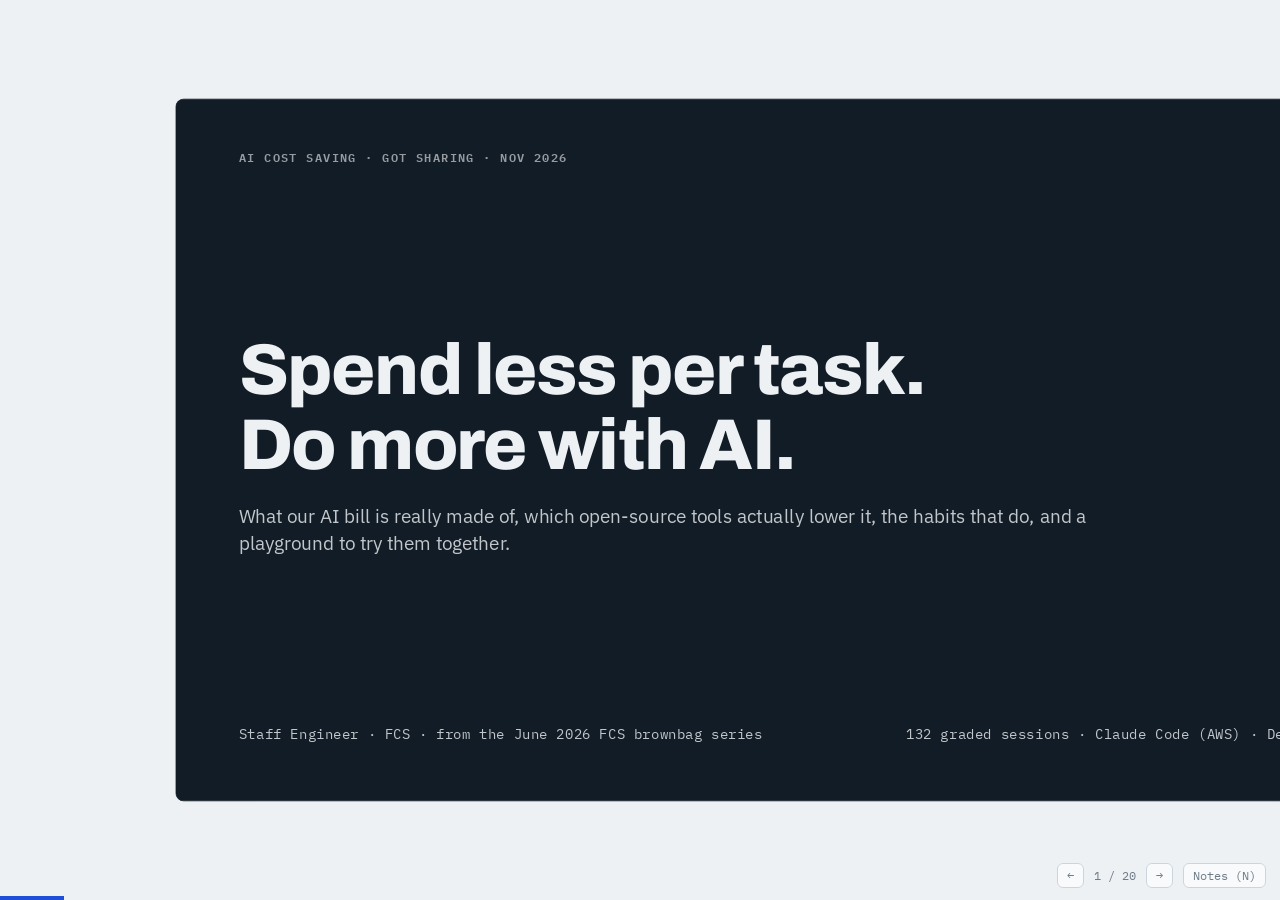
==== experiments/2026-11-got-sharing/deck/index.html @ c643af41 "Set up the AI cost-saving playground repo - README with purpose, principles, "I want to…" quick inde" ====
<!doctype html>
<html lang="en">
<head>
<meta charset="utf-8">
<meta name="viewport" content="width=device-width,initial-scale=1,viewport-fit=cover">
<title>Spend Less, Do More with AI</title>
<meta name="description" content="AI coding cost saving: what the bill is made of, which tools help, the usage patterns we should adopt, and the playground to try them.">
<link rel="preconnect" href="https://fonts.googleapis.com">
<link rel="preconnect" href="https://fonts.gstatic.com" crossorigin>
<link rel="stylesheet" href="https://fonts.googleapis.com/css2?family=Archivo:wght@500;700;800&family=IBM+Plex+Mono:wght@400;500;600&family=IBM+Plex+Sans:wght@400;500;600;700&display=swap">
<link rel="stylesheet" href="assets/deck.css">
</head>
<body>
<div class="stage"><div class="deck">

<!-- ============================================================ 1. TITLE -->
<section class="slide dark" data-title="Title">
  <p class="eyebrow">AI cost saving · GOT sharing · Nov 2026</p>
  <div class="col" style="margin-top:auto;gap:26px">
    <h1 style="font-size:92px;max-width:1300px">Spend less per task.<br>Do more with AI.</h1>
    <p class="lede" style="max-width:1100px">What our AI bill is really made of, which open-source tools actually lower it,
      the habits that do, and a playground to try them together.</p>
  </div>
  <div class="row" style="margin-top:auto;justify-content:space-between;align-items:flex-end">
    <p class="mono" style="font-size:18px">Staff Engineer · FCS · from the June 2026 FCS brownbag series</p>
    <p class="mono" style="font-size:18px">132 graded sessions · Claude Code (AWS) · Devin (ACU)</p>
  </div>
  <aside class="note">[인사] 오늘은 AI 비용을 줄여서, 같은 분기 한도 안에서 AI를 더 많이 쓰자는 이야기를 하려고 합니다. 결론부터 다음 장에 한 장으로 보여드리겠습니다.</aside>
</section>

<!-- ============================================================ 2. TL;DR -->
<section class="slide" data-title="TL;DR">
  <p class="eyebrow">TL;DR · if you only see one slide</p>
  <h2>Cheaper tasks mean more AI within the same quarterly cap. Habits beat compression tools.</h2>
  <div class="row" style="gap:20px">
    <div class="card grow top-save"><span class="kpi save">−17%</span><span class="kpi-label"><b>Expected</b> Claude Code saving (range 0 to −31%) from habits + 2 tools</span></div>
    <div class="card grow top-save"><span class="kpi save">−8%</span><span class="kpi-label"><b>Expected</b> Devin cloud saving (0 to −16%); Devin CLI ≈ −10%</span></div>
    <div class="card grow top-cost"><span class="kpi cost">72%</span><span class="kpi-label">of our Claude bill is <b>writing new context into the cache</b>, not raw input</span></div>
    <div class="card grow top-good"><span class="kpi good">0</span><span class="kpi-label">extra tokens from our <b>cost-coach</b>: Mac alerts only, never touches the AI</span></div>
  </div>
  <div class="row" style="gap:20px">
    <div class="card grow"><h3>What we found</h3><p>Popular compressors (rtk 86K★, headroom 79K★, caveman 119K★) cut tokens per payload by 60–99%. In our 54-session re-test with their <b>latest versions</b>, none lowered the billed cost (−5% to +63%).</p></div>
    <div class="card grow"><h3>What works</h3><p>Changing <b>what the agent does</b>: fewer turns, smaller and stable context, no cache rebuilds, less code. TokenEconomizer, Ponytail rule, codegraph on big repos.</p></div>
    <div class="card grow"><h3>What we ask</h3><p>Try the <b>playground repo</b>, install cost-coach, and join a GOT-level <b>#ai-playground</b> channel to share results.</p></div>
  </div>
  <div class="foot"><span class="src">Savings are projections from independent benchmarks + our 132 graded sessions (experiments/); to be verified in a pilot.</span><span>2</span></div>
  <aside class="note">[두괄식 요약] 한 장만 보고 가실 분을 위한 요약입니다. 목표는 비용 절감 자체가 아니라, 같은 분기 한도로 AI를 더 많이 쓰는 것입니다. 예상 절감은 Claude 약 17%, Devin 약 8%. 핵심 발견은 별이 많은 압축 도구들이 최신 버전으로 54세션을 다시 재도 실제 청구액을 못 줄이거나 오히려 늘렸다는 것, 그리고 청구액의 72%가 캐시에 새 컨텍스트를 쓰는 비용이라는 것입니다. 마지막으로 플레이그라운드와 채널을 제안드립니다.</aside>
</section>

<!-- ============================================================ 3. WHY -->
<section class="slide" data-title="Why it matters">
  <p class="eyebrow">Why it matters · the quarterly cap</p>
  <h2>Each of us has a quarterly AI budget. Every dollar saved per task is more work done.</h2>
  <div class="row" style="gap:48px;align-items:center;flex:1">
    <div class="col" style="width:520px;gap:18px">
      <p class="lede">Today usage is capped per quarter, roughly <b>$200–1,000 per person</b> depending on role. When the cap runs out, AI work stops until next quarter.</p>
      <p>So the goal is not “spend less”. It is <b>more completed tasks per dollar</b>, so the same cap goes further.</p>
      <div class="callout">−17% cost per task = <span class="mono">+20%</span> more AI work in the same quarter.</div>
    </div>
    <div class="grow">
      <svg viewBox="0 0 860 420" width="100%" role="img" aria-label="Tasks per quarter at different savings levels, illustrative $600 cap">
        <text x="0" y="22" class="ink" font-size="18" font-weight="600">Tasks per quarter with a $600 cap (illustrative, $6 per task today)</text>
        <g class="grid"><line x1="190" y1="50" x2="190" y2="380"/><line x1="395" y1="50" x2="395" y2="380" stroke-dasharray="3 4"/><line x1="600" y1="50" x2="600" y2="380" stroke-dasharray="3 4"/></g>
        <text x="190" y="404" class="m ink3" font-size="14" text-anchor="middle">0</text>
        <text x="395" y="404" class="m ink3" font-size="14" text-anchor="middle">70</text>
        <text x="600" y="404" class="m ink3" font-size="14" text-anchor="middle">140</text>
        <!-- scale: 1 task = 2.93px -->
        <text x="176" y="92" font-size="17" text-anchor="end">Today</text>
        <rect x="190" y="70" width="293" height="34" rx="4" fill="var(--ink-3)"/><text x="493" y="93" class="m ink" font-size="17">100</text>
        <text x="176" y="166" font-size="17" text-anchor="end">−10% (pessimistic)</text>
        <rect x="190" y="144" width="325" height="34" rx="4" fill="var(--save)" opacity=".55"/><text x="525" y="167" class="m ink" font-size="17">111</text>
        <text x="176" y="240" font-size="17" text-anchor="end">−17% (expected)</text>
        <rect x="190" y="218" width="352" height="34" rx="4" fill="var(--save)"/><text x="552" y="241" class="m ink" font-size="17" font-weight="600">120</text>
        <text x="176" y="314" font-size="17" text-anchor="end">−31% (optimistic)</text>
        <rect x="190" y="292" width="425" height="34" rx="4" fill="var(--save)" opacity=".8"/><text x="625" y="315" class="m ink" font-size="17">145</text>
      </svg>
    </div>
  </div>
  <div class="foot"><span class="src">Illustrative: cap and cost per task vary by person. Tasks = cap ÷ cost per task; savings from slide 14.</span><span>3</span></div>
  <aside class="note">[왜 하는가] 지금 AI 사용은 분기별 한도가 있고, 사람마다 대략 200~1000달러 수준입니다. 한도를 다 쓰면 다음 분기까지 AI 작업이 멈춥니다. 그래서 목표는 덜 쓰는 것이 아니라 같은 돈으로 더 많이 끝내는 것입니다. 작업당 비용을 17% 줄이면 같은 한도로 20% 더 많은 작업을 할 수 있습니다. 그래프 숫자는 예시입니다.</aside>
</section>

<!-- ============================================================ 4. JOURNEY -->
<section class="slide" data-title="Our journey">
  <p class="eyebrow">Our journey · since June 2026</p>
  <h2>It started as an FCS brownbag and grew into a measured, shareable playbook.</h2>
  <svg viewBox="0 0 1440 360" width="100%" role="img" aria-label="Timeline from June 2026 brownbag to GOT sharing">
    <line x1="60" y1="120" x2="1380" y2="120" class="axis" stroke-width="3"/>
    <g font-size="17">
      <circle cx="80" cy="120" r="12" fill="var(--ink)"/>
      <text x="80" y="80" class="m ink" text-anchor="middle" font-weight="600">Jun 2026</text>
      <text x="80" y="170" class="ink" text-anchor="middle" font-weight="600">FCS brownbag</text>
      <text x="80" y="196" text-anchor="middle">AI habits &amp; tips</text>
      <text x="80" y="220" text-anchor="middle">inside FCS</text>

      <circle cx="400" cy="120" r="12" fill="var(--ink)"/>
      <text x="400" y="80" class="m ink" text-anchor="middle" font-weight="600">Jul–Oct</text>
      <text x="400" y="170" class="ink" text-anchor="middle" font-weight="600">Cost questions grow</text>
      <text x="400" y="196" text-anchor="middle">quarterly caps, Devin ACU,</text>
      <text x="400" y="220" text-anchor="middle">“does rtk/headroom help?”</text>

      <circle cx="720" cy="120" r="12" fill="var(--accent)"/>
      <text x="720" y="80" class="m ink" text-anchor="middle" font-weight="600">Nov</text>
      <text x="720" y="170" class="ink" text-anchor="middle" font-weight="600">Research + A/B</text>
      <text x="720" y="196" text-anchor="middle">16 tools, 6 independent studies,</text>
      <text x="720" y="220" text-anchor="middle">132 graded billed-cost sessions</text>

      <circle cx="1040" cy="120" r="12" fill="var(--accent)"/>
      <text x="1040" y="80" class="m ink" text-anchor="middle" font-weight="600">Nov</text>
      <text x="1040" y="170" class="ink" text-anchor="middle" font-weight="600">cost-coach</text>
      <text x="1040" y="196" text-anchor="middle">Mac alerts + weekly retro,</text>
      <text x="1040" y="220" text-anchor="middle">zero cost to the AI</text>

      <circle cx="1360" cy="120" r="16" fill="var(--save)"/>
      <text x="1360" y="80" class="m ink" text-anchor="end" font-weight="600">Today</text>
      <text x="1370" y="170" class="ink" text-anchor="end" font-weight="600">GOT sharing</text>
      <text x="1370" y="196" text-anchor="end">playground repo +</text>
      <text x="1370" y="220" text-anchor="end">#ai-playground proposal</text>
    </g>
  </svg>
  <div class="callout" style="margin-top:auto">From “tips we heard” to “numbers we measured”: every claim in this deck links to a source or our own run.</div>
  <div class="foot"><span class="src">Brownbag materials and raw runs: experiments/ in the playground repo.</span><span>4</span></div>
  <aside class="note">[우리의 여정] 이 작업은 올해 6월 FCS 조직 내부 브라운백에서 시작했습니다. 처음엔 AI 사용 팁 공유였는데, 분기 한도와 Devin ACU 이야기가 나오면서 'rtk나 headroom 같은 도구가 정말 비용을 줄이냐'는 질문이 생겼고, 그걸 직접 측정해 보다가 오늘 GOT 공유까지 오게 됐습니다. 핵심은 들은 팁이 아니라 측정한 숫자라는 점입니다.</aside>
</section>

<!-- ============================================================ 5. ACTIVITIES -->
<section class="slide" data-title="Across the company">
  <p class="eyebrow">Across the company · you are not starting from zero</p>
  <h2>Many teams are already working on better AI use. Here is where to find them.</h2>
  <div style="display:grid;grid-template-columns:repeat(3,1fr);gap:20px">
    <div class="card"><span class="pill info">Channel</span><h3>[#channel-name]</h3><p>[One line: what is shared here, e.g. AI tips &amp; prompts]</p></div>
    <div class="card"><span class="pill info">Channel</span><h3>[#channel-name]</h3><p>[One line: e.g. Devin usage &amp; announcements]</p></div>
    <div class="card"><span class="pill info">Channel</span><h3>[#channel-name]</h3><p>[One line: e.g. Claude Code / agent harness help]</p></div>
    <div class="card top-good"><span class="pill good">EE tool</span><h3>[EE AI harness coach]</h3><p>[One line: what the EE coach does and where to get it]</p></div>
    <div class="card"><span class="pill warn">Tips</span><h3>[Tips page / wiki]</h3><p>[One line: curated prompts, rules, AGENTS.md examples]</p></div>
    <div class="card top-save"><span class="pill info">This work</span><h3>cost-saving-ai</h3><p>Research, cost-coach and a playground for cost tools. Links on slide 15.</p></div>
  </div>
  <div class="foot"><span class="src">Placeholders: fill from community/CHANNELS.md in the playground repo before presenting.</span><span>5</span></div>
  <aside class="note">[사내 활동] 이미 여러 팀이 AI를 잘 쓰기 위한 활동을 하고 있습니다. 채널들, EE에서 만든 AI 하네스 코치 도구, 팁 모음이 있습니다. 오늘 이야기는 이것들을 대체하는 게 아니라 비용 관점에서 하나를 더 보태는 것입니다. (발표 전 채널명과 도구명 채우기: community/CHANNELS.md)</aside>
</section>

<!-- ============================================================ 6. FLOW (anchor) -->
<section class="slide" data-title="Where tools act">
  <p class="eyebrow">The AI usage flow · where each tool acts</p>
  <h2>Every tool plugs into one step of the loop. Only some steps drive the bill.</h2>
  <svg viewBox="0 0 1440 560" width="100%" role="img" aria-label="AI usage loop with tools placed on each step and colored by billed effect">
    <defs><marker id="ar" viewBox="0 0 10 10" refX="9" refY="5" markerWidth="8" markerHeight="8" orient="auto-start-reverse"><path d="M0,0 L10,5 L0,10z" fill="var(--ink-3)"/></marker></defs>
    <!-- stages -->
    <g font-size="20" font-weight="650">
      <rect x="20" y="220" width="200" height="96" rx="12" fill="var(--ink)"/><text x="120" y="262" text-anchor="middle" fill="var(--paper)">① Prompt</text><text x="120" y="290" text-anchor="middle" fill="var(--paper)" font-size="15" font-weight="400">you → agent</text>
      <rect x="300" y="220" width="220" height="96" rx="12" fill="var(--ink)"/><text x="410" y="262" text-anchor="middle" fill="var(--paper)">② Agent turn</text><text x="410" y="290" text-anchor="middle" fill="var(--paper)" font-size="15" font-weight="400">plan, loop, retry</text>
      <rect x="600" y="220" width="220" height="96" rx="12" fill="var(--ink)"/><text x="710" y="262" text-anchor="middle" fill="var(--paper)">③ Tool calls</text><text x="710" y="290" text-anchor="middle" fill="var(--paper)" font-size="15" font-weight="400">read, grep, shell</text>
      <rect x="900" y="220" width="240" height="96" rx="12" fill="var(--ink)"/><text x="1020" y="262" text-anchor="middle" fill="var(--paper)">④ Model + cache</text><text x="1020" y="290" text-anchor="middle" fill="var(--paper)" font-size="15" font-weight="400">context re-sent each call</text>
      <rect x="1220" y="220" width="200" height="96" rx="12" fill="var(--ink)"/><text x="1320" y="262" text-anchor="middle" fill="var(--paper)">⑤ Output</text><text x="1320" y="290" text-anchor="middle" fill="var(--paper)" font-size="15" font-weight="400">reasoning + code</text>
    </g>
    <g stroke="var(--ink-3)" stroke-width="2.5" fill="none" marker-end="url(#ar)">
      <line x1="222" y1="268" x2="296" y2="268"/><line x1="522" y1="268" x2="596" y2="268"/>
      <line x1="822" y1="268" x2="896" y2="268"/><line x1="1142" y1="268" x2="1216" y2="268"/>
      <path d="M1320 318 C1320 400, 410 400, 410 320"/>
    </g>
    <text x="865" y="410" class="ink3" font-size="15" text-anchor="middle">next call: the whole context again</text>
    <!-- tool chips: top row -->
    <g font-size="16">
      <rect x="20" y="40" width="200" height="120" rx="10" fill="var(--good-bg)" stroke="var(--good)"/>
      <text x="36" y="70" class="ink" font-weight="650">cost-coach</text><text x="36" y="96">alerts on empty</text><text x="36" y="118">prompts, cache expiry</text><text x="36" y="140" class="m" fill="var(--good)">0 tokens added</text>
      <rect x="300" y="40" width="220" height="120" rx="10" fill="var(--good-bg)" stroke="var(--good)"/>
      <text x="316" y="70" class="ink" font-weight="650">TokenEconomizer</text><text x="316" y="96">stops failure loops,</text><text x="316" y="118">prunes unused tools</text><text x="316" y="140" class="m" fill="var(--good)">−18 to −31%*</text>
      <rect x="600" y="40" width="220" height="120" rx="10" fill="var(--warn-bg)" stroke="var(--warn)"/>
      <text x="616" y="70" class="ink" font-weight="650">codegraph · serena</text><text x="616" y="96">1 graph query instead</text><text x="616" y="118">of grep → read → read</text><text x="616" y="140" class="m" fill="var(--warn)">−16% big repos · +5–28% ours</text>
      <rect x="900" y="40" width="240" height="120" rx="10" fill="var(--cost-bg)" stroke="var(--cost)"/>
      <text x="916" y="70" class="ink" font-weight="650">headroom (proxy)</text><text x="916" y="96">rewrites old context</text><text x="916" y="118">→ breaks the cache</text><text x="916" y="140" class="m" fill="var(--cost)">±2% cache mode · +61% token</text>
      <rect x="1220" y="40" width="200" height="120" rx="10" fill="var(--good-bg)" stroke="var(--good)"/>
      <text x="1236" y="70" class="ink" font-weight="650">Ponytail rule</text><text x="1236" y="96">smallest change,</text><text x="1236" y="118">less code written</text><text x="1236" y="140" class="m" fill="var(--good)">−10% ext. · ours n=1 mixed</text>
    </g>
    <g font-size="16">
      <rect x="600" y="440" width="220" height="100" rx="10" fill="var(--cost-bg)" stroke="var(--cost)"/>
      <text x="616" y="470" class="ink" font-weight="650">rtk · context-mode</text><text x="616" y="494">shrink shell output</text><text x="616" y="518" class="m" fill="var(--cost)">−5 to +17% (rtk)</text>
      <rect x="1220" y="440" width="200" height="100" rx="10" fill="var(--cost-bg)" stroke="var(--cost)"/>
      <text x="1236" y="470" class="ink" font-weight="650">caveman</text><text x="1236" y="494">terse prose only</text><text x="1236" y="518" class="m" fill="var(--cost)">−1 to +63%</text>
    </g>
    <g stroke-width="1.5" stroke-dasharray="4 4" stroke="var(--ink-3)">
      <line x1="120" y1="160" x2="120" y2="220"/><line x1="410" y1="160" x2="410" y2="220"/><line x1="710" y1="160" x2="710" y2="220"/>
      <line x1="1020" y1="160" x2="1020" y2="220"/><line x1="1320" y1="160" x2="1320" y2="220"/>
      <line x1="710" y1="318" x2="710" y2="440"/><line x1="1320" y1="318" x2="1320" y2="440"/>
    </g>
  </svg>
  <div class="row" style="gap:28px;font-size:16px;margin-top:-6px">
    <span class="pill good">lowers billed cost</span><span class="pill warn">depends on workload</span><span class="pill bad">can raise billed cost</span>
    <span class="tag">numbers = change in billed $, not tokens · * authors’ paper</span>
  </div>
  <div class="foot"><span class="src">Sources: JetBrains, Quesma, Codepointer, TokenEconomizer arXiv 2610.22732, codegraph #1393, our v1 + v2 A/B (132 graded sessions).</span><span>6</span></div>
  <aside class="note">[핵심 앵커 슬라이드] 오늘 발표의 지도입니다. AI를 쓰는 흐름은 프롬프트, 에이전트 턴, 도구 호출, 모델과 캐시, 출력의 다섯 단계이고, 출력이 끝나면 전체 컨텍스트를 다시 보내며 반복합니다. 각 도구가 어느 단계에 붙는지와 실제 청구액 변화를 색으로 표시했습니다. 초록은 줄어든 것, 주황은 상황에 따라, 빨강은 오히려 늘어날 수 있는 것입니다. 행동을 바꾸는 도구는 초록, 텍스트를 압축하는 도구는 주황이나 빨강이라는 점을 기억해 주세요.</aside>
</section>

<!-- ============================================================ 7. FIRST PRINCIPLES -->
<section class="slide" data-title="What the bill is">
  <p class="eyebrow">First principles · what the bill is made of</p>
  <h2>72% of the bill is writing new context into the cache. Old context is already 90% off.</h2>
  <div class="col" style="gap:14px">
    <svg viewBox="0 0 1440 120" width="100%" role="img" aria-label="Claude bill breakdown: cache write 72%, output 14%, cache read 14%">
      <rect x="0" y="10" width="1032" height="70" rx="6" fill="var(--cost)"/>
      <rect x="1036" y="10" width="200" height="70" fill="var(--save)"/>
      <rect x="1240" y="10" width="200" height="70" rx="6" fill="var(--ink-3)"/>
      <text x="24" y="54" fill="#fff" font-size="22" font-weight="650">Cache write 72% · new context at 1.25–2× price</text>
      <text x="1052" y="54" fill="#fff" font-size="20" font-weight="600">Output 14% · 5×</text>
      <text x="1256" y="54" fill="#fff" font-size="20" font-weight="600">Read 14% · 0.1×</text>
      <text x="0" y="110" class="ink3" font-size="15">90 Claude Code sessions, 3 days, priced per API call (cost-coach). Uncached input ≈ 0%. Cache hit 89%.</text>
    </svg>
  </div>
  <div class="row" style="gap:20px">
    <div class="card grow"><span class="tag">ATOM 1</span><h3>Calls (turns × tool calls)</h3><p>Each call re-sends the whole context. Fewer turns and loops cut everything.</p></div>
    <div class="card grow"><span class="tag">ATOM 2</span><h3>New context</h3><p>Every new file, log or tool result is written to cache once at 1.25–2×.</p></div>
    <div class="card grow top-cost"><span class="tag">ATOM 3</span><h3>Cache rebuilds</h3><p>A lost prefix is re-written in full. <b>$66 of $185</b> on one Mac in one week.</p></div>
    <div class="card grow"><span class="tag">ATOM 4</span><h3>Output</h3><p>Reasoning + code at 5×. Prose is a small part; less code is the lever.</p></div>
  </div>
  <div class="callout">Five whys, root cause: tools optimise tokens per payload; the bill is driven by calls × new context, rebuilds and output.</div>
  <div class="foot"><span class="src">Claude pricing: write 1.25× (5 min) / 2× (1 h), read 0.1×, output 5× input. Devin CLI: 0.4 ACU per 1M input tokens, also cached.</span><span>7</span></div>
  <aside class="note">[1원리] 청구액을 쪼개 보면 72%가 캐시에 새 컨텍스트를 쓰는 비용입니다. 이미 캐시된 옛 컨텍스트는 0.1배라 거의 공짜입니다. 그래서 청구액을 움직이는 원자는 네 가지입니다: 호출 수, 새로 읽는 컨텍스트, 캐시 재작성, 출력. 특히 캐시 재작성은 제 Mac에서만 한 주에 185달러 중 66달러였습니다. 5 Whys로 내려가면 근본 원인은, 도구는 응답당 토큰을 줄이는데 청구액은 행동이 결정한다는 것입니다.</aside>
</section>

<!-- ============================================================ 8. COMPARISON -->
<section class="slide" data-title="Advertised vs measured">
  <p class="eyebrow">Comparison · advertised vs measured billed cost</p>
  <h2>Advertised savings are payload compression. Billed cost tells another story.</h2>
  <svg id="cmp" viewBox="0 0 1440 560" width="100%" role="img" aria-label="Advertised savings versus measured billed-cost change per tool"></svg>
  <div class="row" style="gap:28px;font-size:16px;margin-top:-10px">
    <span class="tag">◇ advertised (vendor)</span><span class="tag" style="color:var(--save)">● measured saving</span><span class="tag" style="color:var(--cost)">● measured cost increase</span>
    <span class="tag">line = range across independent studies and our runs</span>
  </div>
  <div class="foot"><span class="src">JetBrains, Quesma, Codepointer, MS TokenEconomizer paper, codegraph #1393, our v1 + v2 A/B (Sonnet 5.5). Ponytail “ours” = n=1 per scenario.</span><span>8</span></div>
  <aside class="note">[비교 분석] 다이아몬드는 각 도구가 광고하는 절감률이고, 점은 독립 연구와 저희 측정에서 나온 실제 청구액 변화입니다. 위의 세 개는 행동을 바꾸는 도구로 대부분 왼쪽, 즉 절감 쪽에 있습니다. 아래 세 개는 압축 도구로, 광고는 60~90%인데 실제 점은 0 근처이거나 오른쪽, 즉 비용 증가 쪽에 있습니다. headroom 예전 모드는 캐시를 깨서 61%, caveman 최신 버전은 긴 세션에서 63%까지 늘었습니다. 점에는 저희 최신 버전 재검증 결과도 포함돼 있고, 다음 장에서 자세히 보여드리겠습니다.</aside>
</section>

<!-- ============================================================ 9. OUR RE-TEST -->
<section class="slide" data-title="Our re-test">
  <p class="eyebrow">Our re-test (v2) · latest versions, scenarios built to favour each tool</p>
  <h2>54 graded sessions: no compression tool lowered the bill; caveman raised it up to 63%.</h2>
  <div class="row" style="gap:28px;flex:1">
    <div class="col" style="flex:1.7">
      <table class="t">
        <tr><th style="width:34%">Arm (vs base, median billed $)</th><th>S1 CI triage<br><span style="text-transform:none">shell-heavy · base $0.180</span></th><th>S2 trace &amp; fix<br><span style="text-transform:none">navigation · base $0.113</span></th><th>S3 long RCA<br><span style="text-transform:none">165K context · base $0.890</span></th><th>Verdict</th></tr>
    <tr><td><b>rtk 1.2.0</b></td><td class="num"><span class="pill info" style="font-size:15px">+9%</span></td><td class="num"><span class="pill info" style="font-size:15px">−5%</span></td><td class="num"><span class="pill info" style="font-size:15px">−2%</span></td><td><span class="pill info">no effect</span></td></tr>
    <tr><td><b>codegraph 1.6.2</b></td><td class="num"><span class="pill info" style="font-size:15px">+5%</span></td><td class="num"><span class="pill bad" style="font-size:15px">+28%</span></td><td class="num"><span class="pill info" style="font-size:15px">+7%</span></td><td><span class="pill info">no effect</span></td></tr>
    <tr><td><b>headroom 0.44 (cache mode)</b></td><td class="num"><span class="pill info" style="font-size:15px">+2%</span></td><td class="num"><span class="pill info" style="font-size:15px">+1%</span></td><td class="num"><span class="pill info" style="font-size:15px">−1%</span></td><td><span class="pill info">no effect</span></td></tr>
    <tr><td><b>caveman 4.1.0</b></td><td class="num"><span class="pill bad" style="font-size:15px">+46%</span></td><td class="num"><span class="pill info" style="font-size:15px">−1%</span></td><td class="num"><span class="pill bad" style="font-size:15px">+63%</span></td><td><span class="pill bad">costs more</span></td></tr>
    <tr><td><b>rtk + codegraph + caveman</b></td><td class="num"><span class="pill info" style="font-size:15px">−3%</span></td><td class="num"><span class="pill bad" style="font-size:15px">+25%</span></td><td class="num"><span class="pill bad" style="font-size:15px">+45%</span></td><td><span class="pill bad">costs more</span></td></tr>
    <tr><td><b>Ponytail 5.3.3 (n=1)</b></td><td class="num"><span class="pill bad" style="font-size:15px">+29%</span></td><td class="num"><span class="pill info" style="font-size:15px">+6%</span></td><td class="num"><span class="pill info" style="font-size:15px">−6%</span></td><td><span class="pill warn">inconclusive</span></td></tr>
      </table>
      <p style="font-size:16px">n = 3 per cell (Ponytail n = 1). Quality: 53 of 54 sessions full marks (combo 4/5 once). Blue = within noise, red = ≥ 10% more.</p>
    </div>
    <div class="col" style="flex:1;gap:16px">
      <div class="card top-save"><h3>Decision rule, fixed before the run</h3><p>A tool saves money only if median billed cost is <b>≥ 10% below base</b>, every rep beats base’s worst rep, and quality holds.</p></div>
      <div class="card top-warn"><h3>Why one run lies</h3><p>Same arm re-run swings ±30% on short tasks. After rep 1, four tools looked like <b>11–28% savings</b>; all vanished by rep 3.</p></div>
      <div class="card"><h3>Every number is checkable</h3><p>Billed $ matches Claude Code’s own reported cost in all 72 sessions. <span class="mono" style="font-size:15px">experiments/2026-11-tool-ab-v2/data/all_sessions.csv</span></p></div>
    </div>
  </div>
  <div class="foot"><span class="src">Claude Code 2.1.322, claude-sonnet-5-5, 2026-11-11 · spend $24.48 (v2) + $2.12 (Ponytail) · experiments/2026-11-tool-ab-v2/analysis.md</span><span>9</span></div>
  <aside class="note">[우리 재검증] 앞의 차트는 여러 출처를 모은 것이고, 이 장은 저희가 직접 다시 잰 결과입니다. 1차 측정에 대해 "도구 버전이 옛날 것 아니냐, 시나리오가 도구에 불리했던 것 아니냐"는 지적이 있어서, 최신 버전으로, 각 도구에 유리하게 설계한 시나리오 3개를 3번씩, 총 54세션을 다시 돌렸습니다. 판단 기준은 실행 전에 정했습니다. 중앙값이 10% 이상 싸고, 모든 회차가 base의 최악보다 싸고, 품질이 같아야 절감으로 인정합니다. 결과는 어떤 압축 도구도 기준을 통과하지 못했고, caveman은 긴 세션에서 63% 비쌌습니다. 도구는 실제로 작동했습니다. rtk는 81개 명령 중 46개를 바꿨고 headroom은 170개 요청 중 152개를 압축했습니다. 그런데도 청구액은 그대로였습니다. 그리고 한 번만 돌리면 속는다는 점도 중요합니다. 첫 회차만 보면 네 개 도구가 11~28% 절감처럼 보였는데, 3회차까지 하니 사라졌습니다. Ponytail은 1회만 측정해서 아직 판단 보류입니다. 모든 세션의 청구액은 Claude Code가 직접 보고한 비용과 일치하고, CSV로 누구나 확인할 수 있습니다.</aside>
</section>

<!-- ============================================================ 9. DEEP DIVE A -->
<section class="slide" data-title="Deep dive: behaviour tools">
  <p class="eyebrow">Deep dive A · tools that change behaviour</p>
  <h2>The only measured savings came from tools that reduce what the agent does.</h2>
  <div class="row" style="gap:22px;flex:1">
    <div class="card grow top-good">
      <div class="row" style="justify-content:space-between"><h3>TokenEconomizer</h3><span class="pill info">② agent turn</span></div>
      <p class="tag">Microsoft Research · 5.6K★ · Apache-2.0</p>
      <p><b>How:</b> learns repo facts, prunes unused tools, stops failure loops.</p>
      <p><b>Result:</b> −18.4 to −30.9% cache-aware cost, 579 tasks, Pass@1 up in 4 of 5 setups.</p>
      <p><b>Limits:</b> authors’ own paper; first ~5 tasks per repo cost more; Claude Code only, not Devin.</p>
      <span class="kpi save" style="font-size:40px;margin-top:auto">0 → −24%</span>
    </div>
    <div class="card grow top-good">
      <div class="row" style="justify-content:space-between"><h3>Ponytail (as a rule)</h3><span class="pill info">⑤ output</span></div>
      <p class="tag">188K★ · MIT · skill</p>
      <p><b>How:</b> “smallest change first”: reuse, no speculative code.</p>
      <p><b>Result:</b> −10.3% billed cost, p=0.004 (JetBrains, 80 tasks). Ours, n=1 per scenario: −6% long RCA, +6% / +29% short tasks.</p>
      <p><b>Limits:</b> skipped tests/docs more often (27 vs 17 misses); trojan clone on a marketplace. Use the rule in AGENTS.md.</p>
      <span class="kpi save" style="font-size:40px;margin-top:auto">0 → −10%</span>
    </div>
    <div class="card grow top-warn">
      <div class="row" style="justify-content:space-between"><h3>codegraph</h3><span class="pill info">③ tool calls</span></div>
      <p class="tag">77K★ · MIT · MCP</p>
      <p><b>How:</b> pre-built symbol graph; one query instead of grep → read → read.</p>
      <p><b>Result:</b> −16.3% cost on 7 large repos; file reads −76%.</p>
      <p><b>Limits:</b> ours v2 +5 / +28 / +7% (agent preferred grep, 32 calls in 9 sessions); +23% time; telemetry on.</p>
      <span class="kpi" style="font-size:40px;margin-top:auto;color:var(--warn)">+28 → −16%</span>
    </div>
  </div>
  <div class="foot"><span class="src">Ranges = billed cost, pessimistic → optimistic. arXiv 2610.22732; JetBrains AI blog; narration-studio #3032; codegraph #1393.</span><span>10</span></div>
  <aside class="note">[딥다이브 A] 실제 절감이 확인된 세 도구입니다. 공통점은 텍스트가 아니라 에이전트의 행동을 줄인다는 것입니다. TokenEconomizer는 실패 루프와 안 쓰는 도구를 정리하고, Ponytail은 코드를 덜 쓰게 하고, codegraph는 파일 탐색 횟수를 줄입니다. 각각 한계도 분명합니다. TokenEconomizer는 개발자 논문뿐이고 Devin에서는 못 쓰고, Ponytail은 테스트와 문서 누락이 늘었고, codegraph는 짧은 질문에서는 오히려 비쌉니다.</aside>
</section>

<!-- ============================================================ 10. DEEP DIVE B -->
<section class="slide" data-title="Deep dive: compression tools">
  <p class="eyebrow">Deep dive B · tools that compress text</p>
  <h2>Latest versions, best-case scenarios: the most-starred compressors still did not lower the bill.</h2>
  <div class="row" style="gap:22px;flex:1">
    <div class="card grow top-cost">
      <div class="row" style="justify-content:space-between"><h3>headroom</h3><span class="pill info">④ model + cache</span></div>
      <p class="tag">79K★ · Apache-2.0 · proxy</p>
      <p><b>How:</b> rewrites requests to compress JSON, logs, code.</p>
      <p><b>Result:</b> v0.44 cache mode (now default) <b>−1 to +2%</b>; old token mode <b>+61%</b> (4 cache rebuilds).</p>
      <p><b>Limits:</b> sees API keys + prompts, keys in cleartext, telemetry on; not usable with Devin.</p>
      <span class="kpi cost" style="font-size:40px;margin-top:auto">+61 → −1%</span>
    </div>
    <div class="card grow top-cost">
      <div class="row" style="justify-content:space-between"><h3>rtk</h3><span class="pill info">③ tool output</span></div>
      <p class="tag">86K★ · Apache + BUSL · hook</p>
      <p><b>How:</b> rewrites shell commands and filters their output.</p>
      <p><b>Result:</b> ours v1.2.0 −5 to +9% while rewriting 46 of 81 commands; JetBrains +7.6%; Quesma ±5%, Pass@1 −1–2 pt.</p>
      <p><b>Limits:</b> lossy output → retries (piped grep 59 → 0 lines); Bash only, not Read/Grep.</p>
      <span class="kpi cost" style="font-size:40px;margin-top:auto">+9 → −5%</span>
    </div>
    <div class="card grow top-cost">
      <div class="row" style="justify-content:space-between"><h3>caveman</h3><span class="pill info">⑤ output</span></div>
      <p class="tag">119K★ · Apache-2.0 · skill</p>
      <p><b>How:</b> terse answer style; v4 adds a proxy and cloud router.</p>
      <p><b>Result:</b> ours v4.1.0 <b>+46% / −1% / +63%</b>: the agent re-fetched compressed text 11–14× per long session.</p>
      <p><b>Limits:</b> ⅔ of output is reasoning + code it cannot shorten; CLI telemetry on.</p>
      <span class="kpi cost" style="font-size:40px;margin-top:auto">+63 → −1%</span>
    </div>
  </div>
  <div class="callout">The tools were active (rtk rewrote 46 commands, headroom compressed 152 of 170 requests). They shrink what is already cheap, or add turns.</div>
  <div class="foot"><span class="src">Also checked: context-mode 34K★ (no billed-cost data, ELv2), serena (raised pooled cost in MS paper), graphify (7.3× vs 71.5× claimed).</span><span>11</span></div>
  <aside class="note">[딥다이브 B] 별이 가장 많은 압축 도구들입니다. headroom은 프록시로 예전 대화를 다시 써서 캐시를 깨뜨렸고, 저희 측정에서 61% 비싸졌습니다. rtk는 JetBrains에서 7.6% 비싸졌고, Quesma 1,740회 실험에서 정답률이 1~2점 떨어졌습니다. caveman은 읽기는 편해지지만 출력의 3분의 2인 추론과 코드는 못 줄입니다. 이유는 이미 싼 것을 줄이거나, 기록을 다시 써서 캐시를 깨기 때문입니다.</aside>
</section>

<!-- ============================================================ 11. LIMITATIONS & SECURITY -->
<section class="slide" data-title="Limitations & security">
  <p class="eyebrow">Limitations &amp; security · before anyone installs anything</p>
  <h2>Proxies see our keys and code. Four tools send telemetry by default.</h2>
  <table class="t">
    <tr><th style="width:28%">Risk</th><th style="width:50%">Tools</th><th>Severity</th></tr>
    <tr><td><b>Sees API keys and full prompts</b></td><td>headroom proxy (keys in cleartext), caveman proxy + Auto cloud, rtk-proxy</td><td><span class="pill bad">High</span></td></tr>
    <tr><td><b>Past critical / high CVEs</b> (patched)</td><td>serena (critical RCE + 2 high), headroom, rtk, graphify</td><td><span class="pill bad">High</span></td></tr>
    <tr><td><b>Impostors / malicious clones</b></td><td>Ponytail trojan clone (#735), graphify (official is graphifyy), rtk name collision</td><td><span class="pill bad">High</span></td></tr>
    <tr><td><b>Telemetry on by default</b></td><td>headroom beacon, caveman CLI, codegraph, codeburn desktop</td><td><span class="pill warn">Medium</span></td></tr>
    <tr><td><b>Changes agent settings</b></td><td>codegraph (auto-allow), TokenEconomizer (deny rules), context-mode (hooks)</td><td><span class="pill warn">Medium</span></td></tr>
    <tr><td><b>Non-OSI license</b></td><td>context-mode (ELv2), rtk engine/proxy (BUSL-1.1)</td><td><span class="pill warn">Medium</span></td></tr>
    <tr><td><b>Lowest risk</b></td><td>AGENTS.md rules, cost-coach (local, stdlib), ccusage --offline</td><td><span class="pill good">Low</span></td></tr>
  </table>
  <div class="callout" style="font-size:20px">Policy we propose: no proxy in front of company code · telemetry off · official repos at pinned versions.</div>
  <div class="foot"><span class="src">Checked 2026-11-11: each repo’s README, SECURITY.md, TELEMETRY.md and GitHub security advisories.</span><span>12</span></div>
  <aside class="note">[한계와 보안] 도구를 깔기 전에 꼭 보셔야 할 표입니다. 가장 큰 위험은 프록시입니다. API 키와 코드 전체를 봅니다. 과거에 심각한 취약점이 있었던 도구, 악성 복제본이 돈 도구도 있습니다. 그래서 제안하는 정책은 세 가지입니다: 회사 코드 앞에 프록시 금지, 텔레메트리 끄기, 공식 저장소의 고정 버전만 사용.</aside>
</section>

<!-- ============================================================ 12. CONCLUSION / PATTERNS -->
<section class="slide" data-title="Usage patterns">
  <p class="eyebrow">Conclusion · the usage patterns we should adopt</p>
  <h2>Six habits that cut the atoms of the bill. No install required.</h2>
  <div style="display:grid;grid-template-columns:repeat(3,1fr);gap:18px">
    <div class="card"><span class="tag">REBUILDS</span><h3>New task, new session</h3><p>After a break longer than the cache lifetime (5 min), start fresh with a short summary.</p></div>
    <div class="card"><span class="tag">REBUILDS</span><h3>Keep the prefix stable</h3><p>Don’t edit CLAUDE.md / AGENTS.md / MCP / model during a session.</p></div>
    <div class="card"><span class="tag">CALLS</span><h3>One message, full intent</h3><p>No bare “ok”: put the next instruction, spec and done-criteria in the same message.</p></div>
    <div class="card"><span class="tag">NEW CONTEXT</span><h3>Read less, once</h3><p>Point to files and line ranges; ask for an aggregation script instead of dumping logs.</p></div>
    <div class="card"><span class="tag">OUTPUT</span><h3>Smallest change first</h3><p>Reuse before writing; still require tests for fixes and doc updates.</p></div>
    <div class="card"><span class="tag">CALLS</span><h3>Stop loops early</h3><p>After 2 corrections or 3 failed tries, restate the requirement or restart.</p></div>
  </div>
  <div class="callout">The cheapest wins are things we stop doing. cost-coach reminds you at exactly these moments.</div>
  <div class="foot"><span class="src">Each habit maps to one bill atom from slide 7. Ready-to-use rule block: skills/cost-discipline/SKILL.md.</span><span>13</span></div>
  <aside class="note">[결론과 지향 패턴] 결론은 도구보다 습관입니다. 여섯 가지 습관이 각각 청구액의 원자 하나씩을 줄입니다. 쉬고 나서 큰 세션을 이어가지 말고 새 세션으로, 세션 중에 설정 파일 바꾸지 않기, ok만 보내지 말고 다음 지시까지 한 번에, 필요한 파일만 읽게 하기, 가장 작은 변경부터, 그리고 루프는 일찍 끊기. 설치 없이 오늘부터 할 수 있고, cost-coach가 바로 이 순간들에 알려줍니다.</aside>
</section>

<!-- ============================================================ 13. SAVINGS -->
<section class="slide dark" data-title="Expected savings">
  <p class="eyebrow">Expected savings · projection, to be verified</p>
  <h2>Expected −17% on Claude and −8% on Devin. That is up to a fifth more AI per quarter.</h2>
  <svg viewBox="0 0 1440 330" width="100%" role="img" aria-label="Savings ranges: Claude 0 to minus 31 expected minus 17; Devin CLI 0 to minus 20 expected minus 10; Devin cloud 0 to minus 16 expected minus 8">
    <!-- x: 0% at 1300, -35% at 300 → 28.57 px per % -->
    <g stroke="color-mix(in srgb,var(--paper) 22%,transparent)">
      <line x1="1300" y1="20" x2="1300" y2="290"/><line x1="1014" y1="20" x2="1014" y2="290" stroke-dasharray="3 4"/>
      <line x1="729" y1="20" x2="729" y2="290" stroke-dasharray="3 4"/><line x1="443" y1="20" x2="443" y2="290" stroke-dasharray="3 4"/>
    </g>
    <g font-size="15" class="m" text-anchor="middle">
      <text x="1300" y="318" fill="#9FB0C2">0%</text><text x="1014" y="318" fill="#9FB0C2">−10%</text><text x="729" y="318" fill="#9FB0C2">−20%</text><text x="443" y="318" fill="#9FB0C2">−30%</text>
    </g>
    <g font-size="20">
      <text x="0" y="72" font-weight="650" fill="var(--paper)">Claude Code (AWS)</text>
      <rect x="414" y="50" width="886" height="34" rx="17" fill="#3987e5" opacity=".45"/>
      <circle cx="814" cy="67" r="15" fill="#3987e5" stroke="var(--ink)" stroke-width="3"/><text x="814" y="38" text-anchor="middle" class="m" font-size="18" font-weight="600" fill="var(--paper)">−17%</text>
      <text x="0" y="162" font-weight="650" fill="var(--paper)">Devin CLI (ACU)</text>
      <rect x="729" y="140" width="571" height="34" rx="17" fill="#3987e5" opacity=".45"/>
      <circle cx="1014" cy="157" r="15" fill="#3987e5" stroke="var(--ink)" stroke-width="3"/><text x="1014" y="128" text-anchor="middle" class="m" font-size="18" font-weight="600" fill="var(--paper)">−10%</text>
      <text x="0" y="252" font-weight="650" fill="var(--paper)">Devin cloud (ACU)</text>
      <rect x="843" y="230" width="457" height="34" rx="17" fill="#3987e5" opacity=".45"/>
      <circle cx="1071" cy="247" r="15" fill="#3987e5" stroke="var(--ink)" stroke-width="3"/><text x="1071" y="218" text-anchor="middle" class="m" font-size="18" font-weight="600" fill="var(--paper)">−8%</text>
    </g>
  </svg>
  <div class="row" style="gap:20px">
    <div class="card grow"><h3 style="color:#F3F6F9">Claude levers</h3><p>Cache habits −3/−7/−12 · smallest-change rule 0/−5/−10 · TokenEconomizer 0/−12/−24 · codegraph +5/−2/−8</p></div>
    <div class="card grow"><h3 style="color:#F3F6F9">Devin levers</h3><p>No fast mode (4× ACU) · fewer back-and-forths · AGENTS.md rules · codegraph MCP. No proxy, no TokenEconomizer.</p></div>
    <div class="card grow"><h3 style="color:#F3F6F9">What it buys</h3><p>On a $600 quarter: −17% = <b>+$123 of work</b>, ≈ 20 more tasks. Prepaid contracts: slower burn, smaller renewal.</p></div>
  </div>
  <div class="foot"><span class="src">Combined as 1 − Π(1 − lever) × 0.7 overlap. Bar = pessimistic → optimistic; dot = expected. Not yet measured; pilot will verify.</span><span>14</span></div>
  <aside class="note">[절감 기대치] 지금까지의 근거로 계산한 예상치입니다. 아직 측정한 결과가 아니라는 점을 분명히 말씀드립니다. Claude는 0에서 31% 사이, 예상 17%. Devin CLI는 예상 10%, Devin 클라우드는 ACU에 VM 비용이 섞여 있어 예상 8%입니다. 분기 600달러 기준이면 17% 절감은 123달러어치, 약 20개 작업을 더 할 수 있다는 뜻입니다. 이 숫자는 다음 파일럿으로 검증하겠습니다.</aside>
</section>

<!-- ============================================================ 14. PLAYGROUND -->
<section class="slide" data-title="Playground">
  <p class="eyebrow">Playground · try it in 3 minutes</p>
  <h2>One repo with the research, the coach, and a folder per tool to try and report.</h2>
  <div class="row" style="gap:32px;flex:1">
    <div class="card" style="width:600px;font-family:var(--f-mono);font-size:17px;line-height:1.7;color:var(--ink)">
      <span class="tag" style="font-family:var(--f-mono)">github.com/ssoya010-hash/cost-saving-ai</span>
<pre style="margin:0;font:inherit;white-space:pre">├── guides/       quickstart, tool verdicts, Devin
├── skills/       cost-discipline (agent rules)
├── utils/        cost-coach: alerts + weekly retro
├── playground/   one card per tool + RESULTS.md
├── experiments/  A/B v1, v2, this talk, _template
├── research/     surveys, analysis, sources
├── design/       billing model, decision rule
└── community/    channels, #ai-playground</pre>
    </div>
    <div class="col grow" style="gap:16px">
      <div class="card top-good"><span class="tag">STEP 1 · 1 min</span><h3>Install the coach</h3><p class="mono" style="font-size:17px">./install.sh &amp;&amp; cost-coach doctor</p><p>Mac alerts at costly moments; weekly retro every Friday 10:00. Adds 0 tokens.</p></div>
      <div class="card"><span class="tag">STEP 2 · 1 week</span><h3>Measure your baseline</h3><p class="mono" style="font-size:17px">cost-coach mark "baseline" · cost-coach status</p></div>
      <div class="card"><span class="tag">STEP 3 · 1–2 weeks</span><h3>Try one tool, compare, share</h3><p class="mono" style="font-size:17px">cost-coach compare → experiments/ or playground/&lt;tool&gt;/RESULTS.md</p></div>
    </div>
  </div>
  <div class="foot"><span class="src">Each playground folder: what it does, where it acts in the loop, setup, limits, security notes, results from colleagues.</span><span>15</span></div>
  <aside class="note">[플레이그라운드] 오늘 내용은 전부 이 저장소에 있습니다. 연구 자료, cost-coach, 그리고 도구마다 폴더가 있어서 써 보고 결과를 남길 수 있습니다. 시작은 3단계입니다. 코치를 설치하고, 일주일 기준선을 재고, 도구 하나를 써 본 뒤 비교 결과를 해당 폴더에 남기는 것입니다. 코치는 AI에 토큰을 하나도 추가하지 않습니다.</aside>
</section>

<!-- ============================================================ 15. PROPOSAL -->
<section class="slide" data-title="Proposal">
  <p class="eyebrow">Proposal · close the gap together</p>
  <h2>Let’s open a GOT-level #ai-playground channel and run this as a shared loop.</h2>
  <div class="row" style="gap:40px;align-items:center;flex:1">
    <svg viewBox="0 0 560 520" width="560" role="img" aria-label="Flywheel: try, measure, share, adopt">
      <circle cx="280" cy="260" r="180" fill="none" stroke="var(--rule)" stroke-width="22"/>
      <path d="M280 80 A180 180 0 0 1 460 260" fill="none" stroke="var(--save)" stroke-width="22"/>
      <path d="M460 260 A180 180 0 0 1 280 440" fill="none" stroke="var(--accent)" stroke-width="22" opacity=".8"/>
      <path d="M280 440 A180 180 0 0 1 100 260" fill="none" stroke="var(--good)" stroke-width="22"/>
      <path d="M100 260 A180 180 0 0 1 280 80" fill="none" stroke="var(--warn)" stroke-width="22"/>
      <g>
        <path d="M447 196 l13 22 l13 -22z" fill="var(--save)"/>
        <path d="M218 427 l-22 13 l22 13z" fill="var(--good)" transform="translate(0,0)"/>
        <path d="M113 324 l-13 -22 l-13 22z" fill="var(--warn)"/>
        <path d="M342 93 l22 -13 l-22 -13z" fill="var(--save)"/>
      </g>
      <g font-size="22" font-weight="700" class="ink" text-anchor="middle">
        <text x="420" y="110">Try</text><text x="470" y="430">Measure</text><text x="110" y="430">Share</text><text x="120" y="110">Adopt</text>
      </g>
      <text x="280" y="250" text-anchor="middle" class="ink" font-size="26" font-weight="700">#ai-playground</text>
      <text x="280" y="282" text-anchor="middle" font-size="17">one channel, one repo</text>
    </svg>
    <div class="col grow" style="gap:16px">
      <div class="card"><h3>Try</h3><p>Anyone picks a tool or habit from the playground and runs it on real work.</p></div>
      <div class="card"><h3>Measure</h3><p>Billed $ per task with cost-coach, not tokens. Same task mix before and after.</p></div>
      <div class="card"><h3>Share</h3><p>Post the result in #ai-playground and add it to <span class="mono">playground/&lt;tool&gt;/RESULTS.md</span>.</p></div>
      <div class="card"><h3>Adopt</h3><p>What saves ≥10% with no quality loss becomes a GOT default (rules, configs).</p></div>
    </div>
  </div>
  <div class="foot"><span class="src">Ask: GOT sponsorship for the channel, 3–5 volunteer teams for the first pilot.</span><span>16</span></div>
  <aside class="note">[제안] 반응이 좋으면 GOT 레벨에 ai-playground 채널을 만들자고 제안드립니다. 시도하고, 측정하고, 공유하고, 채택하는 플라이휠을 같이 돌리자는 것입니다. 기준은 토큰이 아니라 작업당 청구액이고, 10% 이상 절감되고 품질 손실이 없으면 GOT 기본값으로 채택합니다. 채널 스폰서십과 첫 파일럿에 참여할 3~5개 팀을 부탁드립니다.</aside>
</section>

<!-- ============================================================ 16. NEXT & NORTH STAR -->
<section class="slide" data-title="Next & North Star">
  <p class="eyebrow">Next plan · North Star</p>
  <h2>North Star: more AI work per person, at a lower cost per completed task.</h2>
  <div class="card top-save" style="flex-direction:row;align-items:center;gap:40px;padding:28px 34px">
    <div class="col" style="gap:6px"><span class="tag">NORTH STAR METRIC</span><span style="font-size:30px;font-weight:700;color:var(--ink);line-height:1.3">Billed $ per completed task <span style="color:var(--save)">↓</span><br>AI tasks per person per quarter <span style="color:var(--good)">↑</span></span></div>
    <div class="col" style="gap:6px;margin-left:auto"><span class="tag">GUARDRAIL</span><span style="font-size:20px;color:var(--ink)">Task success and review quality do not drop</span></div>
  </div>
  <div class="row" style="gap:20px;flex:1">
    <div class="card grow"><span class="pill info">NOW · Nov</span><h3>Start</h3><ul class="clean"><li>Share deck + repo</li><li>cost-coach for volunteers</li><li>Cost rules in AGENTS.md</li><li>Devin: fast mode off by default</li></ul></div>
    <div class="card grow"><span class="pill info">NEXT · Dec–Jan</span><h3>Pilot</h3><ul class="clean"><li>3–5 teams, 2 weeks baseline + 2 weeks change</li><li>TokenEconomizer + codegraph on big repos</li><li>Devin consumption API export</li><li>Report measured savings</li></ul></div>
    <div class="card grow"><span class="pill info">LATER · Q1</span><h3>Scale</h3><ul class="clean"><li>GOT defaults from what worked</li><li>Team dashboard of $/task</li><li>Feed results into next quarter’s caps</li><li>Re-evaluate tools each quarter</li></ul></div>
  </div>
  <div class="foot"><span class="src">Decision rule for any change: ≥ 10% billed saving, ≥ 20 sessions per side, no quality loss.</span><span>17</span></div>
  <aside class="note">[다음 계획과 노스스타] 우리가 향하는 노스스타는 작업당 청구액은 내려가고, 사람당 AI 작업량은 올라가는 것입니다. 단 성공률과 리뷰 품질은 떨어지지 않아야 합니다. 지금은 공유와 자원자 설치, 다음 달부터 3~5개 팀 파일럿으로 실제 절감을 측정하고, 1분기에는 효과가 확인된 것을 GOT 기본값으로 만들고 다음 분기 한도 설정에도 반영하는 것이 목표입니다. 감사합니다.</aside>
</section>

<!-- ============================================================ A1. METHOD -->
<section class="slide" data-title="Appendix: method">
  <p class="eyebrow">Appendix A1 · method &amp; evidence</p>
  <h2>How we judged each tool</h2>
  <table class="t">
    <tr><th style="width:26%">Source</th><th style="width:44%">Method</th><th>Key number</th></tr>
    <tr><td><b>Ours v2 (latest versions)</b></td><td>54 sessions, 6 arms × 3 scenarios × 3 reps, hidden graders, pre-set decision rule</td><td>no tool ≥ 10% cheaper; caveman +46/+63%, combo +45%</td></tr>
    <tr><td><b>Ours v2 Ponytail</b></td><td>6 sessions, n = 1 per scenario</td><td>+29% / +6% / −6% (inconclusive)</td></tr>
    <tr><td><b>Ours v1</b></td><td>60 short runs + 12 long RCA sessions (all graded full)</td><td>headroom token mode +61%, rtk +7–9%</td></tr>
    <tr><td><b>JetBrains SkillsBench</b></td><td>80–86 paired tasks, Wilcoxon / sign tests</td><td>Ponytail −10.3% · rtk +7.6% · caveman output −8.5%</td></tr>
    <tr><td><b>Quesma Terminal-Bench</b></td><td>1,740 runs</td><td>rtk ±5% bill, Pass@1 −1–2 pt</td></tr>
    <tr><td><b>Codepointer replay</b></td><td>500 real sessions, 614M tokens, $926</td><td>3 compressors combined −3.7%</td></tr>
    <tr><td><b>TokenEconomizer paper</b></td><td>579 tasks, 3 agents, cache-aware cost (authors’ own)</td><td>−18.4 to −30.9%, 30/30 cells cheaper</td></tr>
  </table>
  <div class="foot"><span class="src">Full notes: research/data/independent_benchmarks.md · experiments/ · data/all_sessions.csv (72 rows).</span><span>A1</span></div>
  <aside class="note">[부록 A1] 질문이 나오면 보여줄 근거 표입니다. 저희 측정 132세션(v2 54 + Ponytail 6 + v1 72)과 독립 연구 4개, 그리고 개발자 논문 1개입니다.</aside>
</section>

<!-- ============================================================ A2. DEVIN -->
<section class="slide" data-title="Appendix: Devin">
  <p class="eyebrow">Appendix A2 · Devin billing facts</p>
  <h2>Why Devin saves less than Claude</h2>
  <table class="t">
    <tr><th style="width:24%">Topic</th><th>What we found</th></tr>
    <tr><td><b>Contract</b></td><td>$0.40 per ACU, Opus 4.6, through 2027</td></tr>
    <tr><td><b>Devin CLI</b></td><td>Tokens convert to ACU at per-token rates (Opus 4.6: 0.4 ACU per 1M input tokens); separate cache read/write prices</td></tr>
    <tr><td><b>Devin cloud</b></td><td>ACU = mix of tokens, compute and VM time, so token tools move only part of it</td></tr>
    <tr><td><b>What reaches cloud</b></td><td>AGENTS.md (≤16 KiB), skills, MCP, plugins; hooks best-effort. No API proxy, no TokenEconomizer</td></tr>
    <tr><td><b>Native levers</b></td><td>Fast mode = 4× ACU; prompt precheck (Devin Coach); sleep timeout; per-user and per-automation ACU budgets</td></tr>
    <tr><td><b>Cache lifetime</b></td><td>Devin uses a prompt cache; lifetime not documented (we assume 5 min)</td></tr>
  </table>
  <div class="foot"><span class="src">docs.devin.ai: admin/billing/usage, desktop/accounts/usage, product-guides/plugins, cli hooks.</span><span>A2</span></div>
  <aside class="note">[부록 A2] Devin 관련 질문용입니다. 클라우드 ACU에는 VM과 컴퓨팅 비용이 섞여 있어서 토큰 도구 효과가 작습니다. 대신 fast 모드 끄기 같은 Devin 자체 설정이 더 효과적입니다.</aside>
</section>

<!-- ============================================================ A3. COACH -->
<section class="slide" data-title="Appendix: cost-coach">
  <p class="eyebrow">Appendix A3 · cost-coach guarantees</p>
  <h2>Why the coach cannot add AI cost</h2>
  <table class="t">
    <tr><th style="width:28%">Guarantee</th><th>How it is enforced</th></tr>
    <tr><td><b>No extra tokens</b></td><td>Hooks print nothing, so nothing enters the agent’s context (tested on every event type)</td></tr>
    <tr><td><b>No behaviour change</b></td><td>Never blocks, never rewrites commands; any internal error exits 0 silently</td></tr>
    <tr><td><b>No slowdown</b></td><td>~0.15 s per hook; transcript pricing and cache-expiry timers run detached in the background</td></tr>
    <tr><td><b>No spam</b></td><td>Per-rule 10-min cooldown, 6 per hour cap, quiet hours, mute; thresholds set from real logs</td></tr>
    <tr><td><b>Safe install</b></td><td>Original settings backed up once, invalid JSON refused, <span class="mono">--uninstall --all</span> restores byte-for-byte</td></tr>
    <tr><td><b>Private</b></td><td>Local files only; prompt text not stored; optional Slack webhook sends summary numbers only</td></tr>
  </table>
  <div class="foot"><span class="src">55 automated tests · cost-coach doctor re-checks on each Mac · utils/cost-coach/DESIGN.md.</span><span>A3</span></div>
  <aside class="note">[부록 A3] 코치가 비용을 늘리지 않느냐는 질문용입니다. hook은 아무것도 출력하지 않기 때문에 AI 컨텍스트에 아무것도 들어가지 않고, 테스트와 doctor 명령으로 확인합니다.</aside>
</section>

</div></div>

<div class="chrome"><div class="bar"></div></div>
<div class="hud" role="navigation" aria-label="Slide navigation">
  <button id="prev" type="button" aria-label="Previous slide">←</button>
  <span id="counter">1 / 20</span>
  <button id="next" type="button" aria-label="Next slide">→</button>
  <button id="notesBtn" type="button" aria-label="Toggle speaker notes">Notes (N)</button>
</div>
<div class="notes" id="notes" aria-live="polite"></div>

<script>
// Slide 8 chart: advertised vs measured billed-cost change (%)
(function () {
  const T = [
    { t: "TokenEconomizer", ad: [-31, -18], m: [-30.9, -23.6, -18.4] },
    { t: "Ponytail", ad: [-54, -54], m: [-10.3, -6, 6, 29] },
    { t: "codegraph", ad: [-44, -44], m: [-16.3, 5, 7, 12, 28] },
    { t: "caveman", ad: [-65, -65], m: [-1, -0.4, 11.6, 16, 46, 63] },
    { t: "rtk", ad: [-90, -60], m: [-19.9, -5, -2, -0.5, 5, 7.3, 7.6, 9] },
    { t: "headroom", ad: [-57, -21], m: [-2.8, -1, 1, 2, 59, 61] }
  ];
  const svg = document.getElementById("cmp");
  const ns = "http://www.w3.org/2000/svg";
  const W = 1440, left = 210, right = 70, top = 46, rowH = 82;
  const x0 = -95, x1 = 70, sx = v => left + (v - x0) / (x1 - x0) * (W - left - right);
  const el = (n, a, p) => { const e = document.createElementNS(ns, n); for (const k in a) e.setAttribute(k, a[k]); (p || svg).appendChild(e); return e; };
  for (let v = -90; v <= 60; v += 15) {
    el("line", { x1: sx(v), x2: sx(v), y1: top - 10, y2: top + T.length * rowH - 20, class: v === 0 ? "axis" : "grid", "stroke-width": v === 0 ? 2 : 1 });
    const tx = el("text", { x: sx(v), y: top - 18, "text-anchor": "middle", class: "m ink3", "font-size": 14 }); tx.textContent = (v > 0 ? "+" : "") + v + "%";
  }
  T.forEach((d, i) => {
    const y = top + i * rowH + 30;
    const lb = el("text", { x: 0, y: y + 6, class: "ink", "font-size": 20, "font-weight": 650 }); lb.textContent = d.t;
    const adv = d.ad[0] === d.ad[1] ? [d.ad[0]] : d.ad;
    if (adv.length === 2) el("line", { x1: sx(adv[0]), x2: sx(adv[1]), y1: y - 14, y2: y - 14, stroke: "var(--ink-3)", "stroke-width": 1.5, "stroke-dasharray": "4 4" });
    adv.forEach(v => { const X = sx(v), Y = y - 14; el("path", { d: `M${X} ${Y - 7} L${X + 7} ${Y} L${X} ${Y + 7} L${X - 7} ${Y}Z`, fill: "var(--sheet)", stroke: "var(--ink-2)", "stroke-width": 2 }); });
    const mn = Math.min(...d.m), mx = Math.max(...d.m);
    el("line", { x1: sx(mn), x2: sx(mx), y1: y + 12, y2: y + 12, stroke: "var(--rule)", "stroke-width": 4, "stroke-linecap": "round" });
    d.m.forEach(v => el("circle", { cx: sx(v), cy: y + 12, r: 8, fill: v < 0 ? "var(--save)" : "var(--cost)", stroke: "var(--sheet)", "stroke-width": 2.5 }));
    const rl = el("text", { x: sx(mx) + 16, y: y + 18, class: "m ink3", "font-size": 15 });
    rl.textContent = mn === mx ? `${mn}%` : `${mn > 0 ? "+" : ""}${mn} to ${mx > 0 ? "+" : ""}${mx}%`;
  });
})();
</script>
<script src="assets/deck.js"></script>
</body>
</html>
---- experiments/2026-11-got-sharing/deck/assets/deck.css ----
/* Layout: one 16:9 slide per screen, scaled to fit. Meter look: ink on paper, mono numbers, one blue accent,
   one red for "costs more". Light and dark themes from the same tokens. */
:root{
  --paper:#EEF1F4; --sheet:#F8FAFB; --ink:#121C26; --ink-2:#44525F; --ink-3:#6E7B88;
  --rule:#CDD5DC; --accent:#1F4FD8; --accent-bg:#E1E8FB;
  --save:#2a78d6; --cost:#d64545; --save-bg:#E2EDFA; --cost-bg:#FBE6E6;
  --good:#1E7A4C; --good-bg:#DDF1E6; --warn:#9A6200; --warn-bg:#F6EBD5;
  --f-display:"Archivo","IBM Plex Sans",system-ui,sans-serif;
  --f-body:"IBM Plex Sans","Helvetica Neue",Arial,system-ui,sans-serif;
  --f-mono:"IBM Plex Mono",ui-monospace,SFMono-Regular,Menlo,monospace;
}
@media (prefers-color-scheme: dark){:root:not([data-theme="light"]){
  color-scheme:dark;
  --paper:#0D141B; --sheet:#141C24; --ink:#E7ECF1; --ink-2:#A9B5C1; --ink-3:#7A8797;
  --rule:#2A3644; --accent:#6B8FF0; --accent-bg:#1A2742;
  --save:#3987e5; --cost:#e66767; --save-bg:#16273D; --cost-bg:#3A1C1C;
  --good:#4CC38A; --good-bg:#153024; --warn:#E3A43B; --warn-bg:#33270F;
}}
:root[data-theme="dark"]{
  color-scheme:dark;
  --paper:#0D141B; --sheet:#141C24; --ink:#E7ECF1; --ink-2:#A9B5C1; --ink-3:#7A8797;
  --rule:#2A3644; --accent:#6B8FF0; --accent-bg:#1A2742;
  --save:#3987e5; --cost:#e66767; --save-bg:#16273D; --cost-bg:#3A1C1C;
  --good:#4CC38A; --good-bg:#153024; --warn:#E3A43B; --warn-bg:#33270F;
}
*{box-sizing:border-box;margin:0}
html,body{height:100%}
body{background:var(--paper);color:var(--ink);font-family:var(--f-body);overflow:hidden;
  padding-left:max(0px,env(safe-area-inset-left,0px));padding-right:max(0px,env(safe-area-inset-right,0px))}

/* stage: fixed 1600x900 canvas scaled by JS */
.stage{position:fixed;inset:0;display:grid;place-items:center}
.deck{width:1600px;height:900px;position:relative;transform-origin:center center}
.slide{position:absolute;inset:0;background:var(--sheet);border:1px solid var(--rule);border-radius:10px;
  padding:64px 80px 72px;display:none;flex-direction:column;gap:28px;overflow:hidden}
.slide.active{display:flex}
.slide.dark{background:var(--ink);color:var(--paper);border-color:var(--ink)}
.slide.dark .eyebrow,.slide.dark .foot{color:color-mix(in srgb,var(--paper) 60%,transparent)}

.eyebrow{font-family:var(--f-mono);font-size:15px;letter-spacing:.12em;text-transform:uppercase;color:var(--accent);font-weight:600}
h1{font-family:var(--f-display);font-size:76px;line-height:1.04;letter-spacing:-.02em;font-weight:800;text-wrap:balance}
h2{font-family:var(--f-display);font-size:46px;line-height:1.1;letter-spacing:-.015em;font-weight:750;text-wrap:balance;max-width:1300px}
h3{font-size:22px;font-weight:650;line-height:1.25}
p,li{font-size:20px;line-height:1.5;color:var(--ink-2)}
.slide.dark p,.slide.dark li{color:color-mix(in srgb,var(--paper) 80%,transparent)}
.lede{font-size:24px;line-height:1.45;max-width:1150px}
b,strong{color:var(--ink);font-weight:650}
.slide.dark b{color:var(--paper)}
.mono,.num{font-family:var(--f-mono);font-variant-numeric:tabular-nums}
.foot{position:absolute;left:80px;right:80px;bottom:26px;display:flex;justify-content:space-between;gap:24px;
  font-family:var(--f-mono);font-size:13px;color:var(--ink-3)}
.foot .src{max-width:1200px;overflow:hidden;text-overflow:ellipsis;white-space:nowrap}

/* building blocks */
.row{display:flex;gap:24px}
.col{display:flex;flex-direction:column;gap:14px;min-width:0}
.grow{flex:1}
.card{background:var(--paper);border:1px solid var(--rule);border-radius:12px;padding:24px 26px;display:flex;flex-direction:column;gap:10px;min-width:0}
.slide.dark .card{background:color-mix(in srgb,var(--paper) 7%,var(--ink));border-color:color-mix(in srgb,var(--paper) 18%,transparent)}
.card.top-save{border-top:6px solid var(--save)}
.card.top-cost{border-top:6px solid var(--cost)}
.card.top-warn{border-top:6px solid var(--warn)}
.card.top-good{border-top:6px solid var(--good)}
.kpi{font-family:var(--f-mono);font-size:56px;font-weight:600;line-height:1;letter-spacing:-.02em}
.kpi.save{color:var(--save)} .kpi.cost{color:var(--cost)} .kpi.good{color:var(--good)}
.kpi-label{font-size:17px;color:var(--ink-2);line-height:1.4}
.pill{display:inline-block;align-self:flex-start;font-family:var(--f-mono);font-size:13px;font-weight:600;padding:3px 10px;border-radius:99px;white-space:nowrap}
.pill.good{background:var(--good-bg);color:var(--good)} .pill.bad{background:var(--cost-bg);color:var(--cost)}
.pill.warn{background:var(--warn-bg);color:var(--warn)} .pill.info{background:var(--accent-bg);color:var(--accent)}
.tag{font-family:var(--f-mono);font-size:13px;color:var(--ink-3)}
ul.clean{list-style:none;padding:0;display:flex;flex-direction:column;gap:10px}
ul.clean li{padding-left:22px;position:relative}
ul.clean li::before{content:"";position:absolute;left:0;top:.7em;width:10px;height:2px;background:var(--accent)}
table.t{width:100%;border-collapse:collapse;font-size:18px}
table.t th{font-family:var(--f-mono);font-size:13px;letter-spacing:.06em;text-transform:uppercase;color:var(--ink-3);
  text-align:left;padding:8px 12px;border-bottom:2px solid var(--ink)}
table.t td{padding:11px 12px;border-bottom:1px solid var(--rule);color:var(--ink-2);vertical-align:top;line-height:1.35}
table.t td b{color:var(--ink)}
.callout{border-left:4px solid var(--accent);padding:6px 0 6px 18px;font-size:22px;color:var(--ink);font-weight:550;max-width:1300px}
.slide.dark .callout{color:var(--paper);border-color:#7FB2F0}

/* svg text */
svg text{font-family:var(--f-body)}
svg text:not([fill]){fill:var(--ink-2)}
svg .m{font-family:var(--f-mono)}
svg text.ink{fill:var(--ink)} svg text.ink3{fill:var(--ink-3)}
svg .save{fill:var(--save)} svg .cost{fill:var(--cost)}
svg .grid{stroke:var(--rule)} svg .axis{stroke:var(--ink-3)}

/* chrome */
.chrome{position:fixed;left:0;right:0;bottom:0;height:4px;background:transparent;z-index:5}
.chrome .bar{height:100%;background:var(--accent);width:0;transition:width .25s}
.hud{position:fixed;right:max(14px,env(safe-area-inset-right,0px));bottom:12px;font-family:var(--f-mono);font-size:12px;
  color:var(--ink-3);display:flex;gap:10px;align-items:center;z-index:6}
.hud button{font:inherit;color:inherit;background:var(--sheet);border:1px solid var(--rule);border-radius:6px;padding:4px 9px;cursor:pointer}
.hud button:focus-visible{outline:2px solid var(--accent);outline-offset:2px}
.notes{position:fixed;left:0;right:0;bottom:0;max-height:34vh;overflow:auto;background:var(--sheet);border-top:2px solid var(--accent);
  padding:16px max(16px,env(safe-area-inset-left,0px)) 28px;font-size:16px;line-height:1.6;color:var(--ink);z-index:7;display:none;white-space:pre-wrap}
.notes.on{display:block}
aside.note{display:none}
@media (prefers-reduced-motion:reduce){.chrome .bar{transition:none}}

/* print: one slide per page */
@media print{
  @page{size:1600px 900px;margin:0}
  body{overflow:visible} .stage{position:static;display:block}
  .deck{transform:none!important;width:1600px;height:auto}
  .slide{position:relative;display:flex!important;page-break-after:always;border-radius:0;height:900px}
  .hud,.chrome,.notes{display:none!important}
}
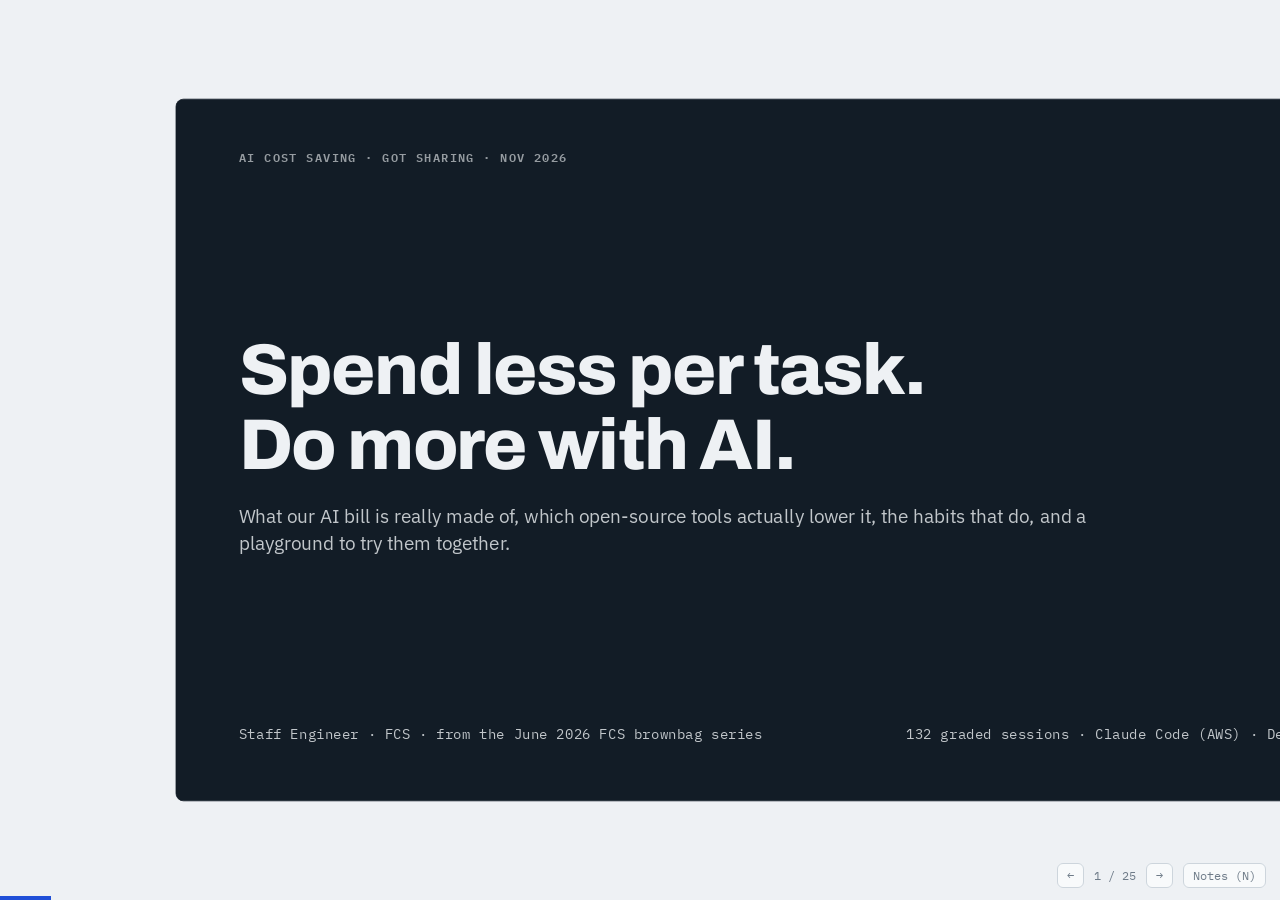
==== commit 573082d2: "Deck: add tool catalog, tool anatomy and Claude vs Devin architecture - Tool catalog A/B: GitHub URL" ====
--- a/experiments/2026-11-got-sharing/deck/index.html
+++ b/experiments/2026-11-got-sharing/deck/index.html
@@ -76,7 +76,7 @@
       </svg>
     </div>
   </div>
-  <div class="foot"><span class="src">Illustrative: cap and cost per task vary by person. Tasks = cap ÷ cost per task; savings from slide 14.</span><span>3</span></div>
+  <div class="foot"><span class="src">Illustrative: cap and cost per task vary by person. Tasks = cap ÷ cost per task; savings from slide 19.</span><span>3</span></div>
   <aside class="note">[왜 하는가] 지금 AI 사용은 분기별 한도가 있고, 사람마다 대략 200~1000달러 수준입니다. 한도를 다 쓰면 다음 분기까지 AI 작업이 멈춥니다. 그래서 목표는 덜 쓰는 것이 아니라 같은 돈으로 더 많이 끝내는 것입니다. 작업당 비용을 17% 줄이면 같은 한도로 20% 더 많은 작업을 할 수 있습니다. 그래프 숫자는 예시입니다.</aside>
 </section>
 
@@ -133,7 +133,7 @@
     <div class="card"><span class="pill info">Channel</span><h3>[#channel-name]</h3><p>[One line: e.g. Claude Code / agent harness help]</p></div>
     <div class="card top-good"><span class="pill good">EE tool</span><h3>[EE AI harness coach]</h3><p>[One line: what the EE coach does and where to get it]</p></div>
     <div class="card"><span class="pill warn">Tips</span><h3>[Tips page / wiki]</h3><p>[One line: curated prompts, rules, AGENTS.md examples]</p></div>
-    <div class="card top-save"><span class="pill info">This work</span><h3>cost-saving-ai</h3><p>Research, cost-coach and a playground for cost tools. Links on slide 15.</p></div>
+    <div class="card top-save"><span class="pill info">This work</span><h3>cost-saving-ai</h3><p>Research, cost-coach and a playground for cost tools. Links on slide 20.</p></div>
   </div>
   <div class="foot"><span class="src">Placeholders: fill from community/CHANNELS.md in the playground repo before presenting.</span><span>5</span></div>
   <aside class="note">[사내 활동] 이미 여러 팀이 AI를 잘 쓰기 위한 활동을 하고 있습니다. 채널들, EE에서 만든 AI 하네스 코치 도구, 팁 모음이 있습니다. 오늘 이야기는 이것들을 대체하는 게 아니라 비용 관점에서 하나를 더 보태는 것입니다. (발표 전 채널명과 도구명 채우기: community/CHANNELS.md)</aside>
@@ -190,6 +190,112 @@
   </div>
   <div class="foot"><span class="src">Sources: JetBrains, Quesma, Codepointer, TokenEconomizer arXiv 2610.22732, codegraph #1393, our v1 + v2 A/B (132 graded sessions).</span><span>6</span></div>
   <aside class="note">[핵심 앵커 슬라이드] 오늘 발표의 지도입니다. AI를 쓰는 흐름은 프롬프트, 에이전트 턴, 도구 호출, 모델과 캐시, 출력의 다섯 단계이고, 출력이 끝나면 전체 컨텍스트를 다시 보내며 반복합니다. 각 도구가 어느 단계에 붙는지와 실제 청구액 변화를 색으로 표시했습니다. 초록은 줄어든 것, 주황은 상황에 따라, 빨강은 오히려 늘어날 수 있는 것입니다. 행동을 바꾸는 도구는 초록, 텍스트를 압축하는 도구는 주황이나 빨강이라는 점을 기억해 주세요.</aside>
+</section>
+
+<section class="slide cat" data-title="Tool catalog A">
+  <style>.cat ul.clean li{font-size:14.5px;line-height:1.3;padding-left:14px}.cat ul.clean li::before{width:7px;top:.6em}</style>
+  <p class="eyebrow">Tool catalog · GitHub, stars, pros &amp; cons</p>
+  <h2 style="font-size:38px">Tools that change what the agent does (and one that did not)</h2>
+  <div style="display:grid;grid-template-columns:1fr 1fr;gap:14px;flex:1">
+    <div class="card top-good" style="gap:6px;padding:16px 20px">
+      <div class="row" style="justify-content:space-between;align-items:baseline;gap:10px"><h3 style="font-size:21px">TokenEconomizer <span class="tag">★ 5.6K · plugin</span></h3><span class="pill good">pilot first</span></div>
+      <span class="mono" style="font-size:13px;color:var(--accent)">github.com/microsoft/TokenEconomizer</span>
+      <p style="font-size:15.5px;line-height:1.35"><b>What:</b> Controller that learns repo facts, prunes unused tools, stops failure loops.</p>
+      <div class="row" style="gap:14px">
+        <div class="col grow" style="gap:2px"><span class="tag" style="color:var(--good)">PROS</span><ul class="clean" style="gap:2px"><li>−18 to −31% billed cost, 579 tasks</li><li>Pass@1 up in 4 of 5 setups</li><li>No proxy, no telemetry</li></ul></div>
+        <div class="col grow" style="gap:2px"><span class="tag" style="color:var(--cost)">CONS</span><ul class="clean" style="gap:2px"><li>Authors’ own paper, 1 month old</li><li>First ~5 tasks per repo cost more</li><li>Not usable in Devin cloud</li></ul></div>
+      </div>
+    </div><div class="card top-good" style="gap:6px;padding:16px 20px">
+      <div class="row" style="justify-content:space-between;align-items:baseline;gap:10px"><h3 style="font-size:21px">Ponytail <span class="tag">★ 188K · skill</span></h3><span class="pill good">use as rule</span></div>
+      <span class="mono" style="font-size:13px;color:var(--accent)">github.com/DietrichGebert/ponytail</span>
+      <p style="font-size:15.5px;line-height:1.35"><b>What:</b> “Laziest senior dev”: smallest change, reuse, no speculative code.</p>
+      <div class="row" style="gap:14px">
+        <div class="col grow" style="gap:2px"><span class="tag" style="color:var(--good)">PROS</span><ul class="clean" style="gap:2px"><li>−10.3% cost, p=0.004 (JetBrains)</li><li>Works anywhere as a text rule</li><li>Pass rate held</li></ul></div>
+        <div class="col grow" style="gap:2px"><span class="tag" style="color:var(--cost)">CONS</span><ul class="clean" style="gap:2px"><li>More missed tests/docs (27 vs 17)</li><li>Ours n=1: +29 / +6 / −6%</li><li>Trojan clone on a marketplace</li></ul></div>
+      </div>
+    </div><div class="card top-warn" style="gap:6px;padding:16px 20px">
+      <div class="row" style="justify-content:space-between;align-items:baseline;gap:10px"><h3 style="font-size:21px">codegraph <span class="tag">★ 77K · MCP</span></h3><span class="pill warn">large repos</span></div>
+      <span class="mono" style="font-size:13px;color:var(--accent)">github.com/colbymchenry/codegraph</span>
+      <p style="font-size:15.5px;line-height:1.35"><b>What:</b> Pre-built code graph; one query instead of grep → read → read.</p>
+      <div class="row" style="gap:14px">
+        <div class="col grow" style="gap:2px"><span class="tag" style="color:var(--good)">PROS</span><ul class="clean" style="gap:2px"><li>−16% cost on large repos</li><li>File reads −76%</li><li>Works in Devin via MCP</li></ul></div>
+        <div class="col grow" style="gap:2px"><span class="tag" style="color:var(--cost)">CONS</span><ul class="clean" style="gap:2px"><li>Ours +5 / +28 / +7% on a small repo</li><li>Agents often bypass it</li><li>Telemetry on; auto-allow perms</li></ul></div>
+      </div>
+    </div><div class="card top-cost" style="gap:6px;padding:16px 20px">
+      <div class="row" style="justify-content:space-between;align-items:baseline;gap:10px"><h3 style="font-size:21px">serena <span class="tag">★ 31K · MCP</span></h3><span class="pill bad">avoid for cost</span></div>
+      <span class="mono" style="font-size:13px;color:var(--accent)">github.com/oraios/serena</span>
+      <p style="font-size:15.5px;line-height:1.35"><b>What:</b> LSP-based symbol search and editing tools.</p>
+      <div class="row" style="gap:14px">
+        <div class="col grow" style="gap:2px"><span class="tag" style="color:var(--good)">PROS</span><ul class="clean" style="gap:2px"><li>Precise symbol-level navigation</li><li>Many languages via LSP</li><li>Liked by power users</li></ul></div>
+        <div class="col grow" style="gap:2px"><span class="tag" style="color:var(--cost)">CONS</span><ul class="clean" style="gap:2px"><li>Raised pooled cost (MS paper)</li><li>~24K tokens of tool schema</li><li>Past critical RCE (patched)</li></ul></div>
+      </div>
+    </div>
+  </div>
+  <div class="foot"><span class="src">Stars: GitHub API 2026-11-11. Billed-cost figures: our v2 re-test + JetBrains, Quesma, Codepointer, MS paper. Full survey: research/tool-survey.md</span><span>7</span></div>
+  <aside class="note">[도구 카탈로그 A] 각 도구의 GitHub 주소, 별 수, 무엇인지, 장단점입니다. 위의 세 개는 에이전트의 행동을 바꾸는 도구로, TokenEconomizer는 실패 루프와 불필요한 도구를 정리하고, Ponytail은 코드를 덜 쓰게 하고, codegraph는 탐색을 줄입니다. serena도 같은 계열이지만 마이크로소프트 논문에서 오히려 비용을 늘린 유일한 도구였습니다.</aside>
+</section>
+
+<section class="slide cat" data-title="Tool catalog B">
+  <style>.cat ul.clean li{font-size:14.5px;line-height:1.3;padding-left:14px}.cat ul.clean li::before{width:7px;top:.6em}</style>
+  <p class="eyebrow">Tool catalog · GitHub, stars, pros &amp; cons</p>
+  <h2 style="font-size:38px">Tools that compress text: very popular, no billed saving</h2>
+  <div style="display:grid;grid-template-columns:1fr 1fr;gap:14px;flex:1">
+    <div class="card top-cost" style="gap:6px;padding:16px 20px">
+      <div class="row" style="justify-content:space-between;align-items:baseline;gap:10px"><h3 style="font-size:21px">rtk <span class="tag">★ 86K · hook</span></h3><span class="pill bad">not a cost tool</span></div>
+      <span class="mono" style="font-size:13px;color:var(--accent)">github.com/rtk-ai/rtk</span>
+      <p style="font-size:15.5px;line-height:1.35"><b>What:</b> Rewrites shell commands (git, ls, find) and filters their output.</p>
+      <div class="row" style="gap:14px">
+        <div class="col grow" style="gap:2px"><span class="tag" style="color:var(--good)">PROS</span><ul class="clean" style="gap:2px"><li>git log output −58–94%</li><li><10 ms, single binary</li><li>Telemetry now opt-in</li></ul></div>
+        <div class="col grow" style="gap:2px"><span class="tag" style="color:var(--cost)">CONS</span><ul class="clean" style="gap:2px"><li>Billed −5 to +9% (ours), +7.6% (JetBrains)</li><li>Lossy output → retries, Pass@1 −1–2 pt</li><li>Bash only, not Read/Grep</li></ul></div>
+      </div>
+    </div><div class="card top-cost" style="gap:6px;padding:16px 20px">
+      <div class="row" style="justify-content:space-between;align-items:baseline;gap:10px"><h3 style="font-size:21px">headroom <span class="tag">★ 79K · proxy</span></h3><span class="pill bad">avoid</span></div>
+      <span class="mono" style="font-size:13px;color:var(--accent)">github.com/headroomlabs-ai/headroom</span>
+      <p style="font-size:15.5px;line-height:1.35"><b>What:</b> Local proxy that compresses JSON, logs and code in every request.</p>
+      <div class="row" style="gap:14px">
+        <div class="col grow" style="gap:2px"><span class="tag" style="color:var(--good)">PROS</span><ul class="clean" style="gap:2px"><li>Strong on JSON/RAG API apps</li><li>Accuracy suite holds</li><li>Cache mode is now default</li></ul></div>
+        <div class="col grow" style="gap:2px"><span class="tag" style="color:var(--cost)">CONS</span><ul class="clean" style="gap:2px"><li>Billed ±2% (cache), +61% (token mode)</li><li>Sees API keys + prompts; keys in cleartext</li><li>Cannot sit in front of Devin</li></ul></div>
+      </div>
+    </div><div class="card top-cost" style="gap:6px;padding:16px 20px">
+      <div class="row" style="justify-content:space-between;align-items:baseline;gap:10px"><h3 style="font-size:21px">caveman <span class="tag">★ 119K · skill + proxy</span></h3><span class="pill bad">costs more</span></div>
+      <span class="mono" style="font-size:13px;color:var(--accent)">github.com/JuliusBrussee/caveman</span>
+      <p style="font-size:15.5px;line-height:1.35"><b>What:</b> Terse answer style; v4 adds compression proxy and cloud router.</p>
+      <div class="row" style="gap:14px">
+        <div class="col grow" style="gap:2px"><span class="tag" style="color:var(--good)">PROS</span><ul class="clean" style="gap:2px"><li>Shorter, easier answers</li><li>Quality unchanged (p=0.82)</li><li>Skill part runs anywhere</li></ul></div>
+        <div class="col grow" style="gap:2px"><span class="tag" style="color:var(--cost)">CONS</span><ul class="clean" style="gap:2px"><li>Ours +46 / −1 / +63%</li><li>Re-fetches compressed text 11–14×</li><li>Telemetry on; Auto sends prompts</li></ul></div>
+      </div>
+    </div><div class="card " style="gap:6px;padding:16px 20px">
+      <div class="row" style="justify-content:space-between;align-items:baseline;gap:10px"><h3 style="font-size:21px">context-mode <span class="tag">★ 34K · MCP + hooks</span></h3><span class="pill info">unproven</span></div>
+      <span class="mono" style="font-size:13px;color:var(--accent)">github.com/mksglu/context-mode</span>
+      <p style="font-size:15.5px;line-height:1.35"><b>What:</b> Keeps big tool output in a local sandbox; the agent searches it.</p>
+      <div class="row" style="gap:14px">
+        <div class="col grow" style="gap:2px"><span class="tag" style="color:var(--good)">PROS</span><ul class="clean" style="gap:2px"><li>93–99% fewer output bytes per call</li><li>Local, zero telemetry (plugin)</li><li>HN-popular</li></ul></div>
+        <div class="col grow" style="gap:2px"><span class="tag" style="color:var(--cost)">CONS</span><ul class="clean" style="gap:2px"><li>No billed-cost evidence</li><li>Hook conflicts, hangs reported</li><li>ELv2 (source-available)</li></ul></div>
+      </div>
+    </div>
+  </div>
+  <div class="foot"><span class="src">Stars: GitHub API 2026-11-11. Billed-cost figures: our v2 re-test + JetBrains, Quesma, Codepointer, MS paper. Full survey: research/tool-survey.md</span><span>8</span></div>
+  <aside class="note">[도구 카탈로그 B] 텍스트를 압축하는 도구들입니다. 별은 가장 많지만 저희 재검증과 외부 연구 모두에서 청구액을 줄이지 못했습니다. 각 카드의 장점은 사실입니다. 다만 장점이 토큰 압축률이고, 단점이 청구액과 품질이라는 점을 봐 주세요.</aside>
+</section>
+
+<!-- ============================================================ 7. TOOL ANATOMY -->
+<section class="slide" data-title="Tool anatomy">
+  <p class="eyebrow">Tool anatomy · what each tool is made of</p>
+  <h2>Each tool is a hook, a skill, an MCP server or a proxy. That decides what it can change and where it runs.</h2>
+  <table class="t" style="font-size:15px">
+    <tr><th style="width:12%">Tool</th><th style="width:22%">Parts (how it plugs in)</th><th style="width:20%">What it changes</th><th style="width:17%">Data &amp; security</th><th>Claude Code</th><th>Devin CLI</th><th>Devin cloud</th></tr>
+    <tr><td><b>cost-coach</b></td><td>4 hooks + background worker + launchd retro</td><td>Nothing for the AI; Mac alerts to you</td><td>Local only</td><td><span class="pill good">yes</span></td><td><span class="pill good">yes</span></td><td><span class="pill bad">no</span> log ACU</td></tr>
+    <tr><td><b>TokenEconomizer</b></td><td>Claude Code plugin: hooks, learned repo facts, tool deny rules, loop judge (<span class="mono">claude -p</span>)</td><td>Which tools exist, failure loops, repeated discovery</td><td>No telemetry; writes settings.local.json</td><td><span class="pill good">yes</span></td><td><span class="pill info">unverified</span></td><td><span class="pill bad">no</span></td></tr>
+    <tr><td><b>Ponytail</b></td><td>Skill (SKILL.md) + hook</td><td>How much code the agent writes</td><td>Trojan clone seen; official repo only</td><td><span class="pill good">yes</span></td><td><span class="pill good">yes</span></td><td><span class="pill good">yes</span> as rule</td></tr>
+    <tr><td><b>codegraph</b></td><td>MCP server + local index + CLAUDE.md block + prompt hook</td><td>How the agent searches code</td><td>Telemetry on; auto-allow permissions</td><td><span class="pill good">yes</span></td><td><span class="pill good">yes</span></td><td><span class="pill good">yes</span> MCP</td></tr>
+    <tr><td><b>rtk</b></td><td>Rust binary + PreToolUse hook rewriting shell commands</td><td>Shell output size (lossy)</td><td>3 CVEs (fixed); BUSL engine</td><td><span class="pill good">yes</span></td><td><span class="pill good">yes</span></td><td><span class="pill warn">partly</span> hooks best-effort</td></tr>
+    <tr><td><b>headroom</b></td><td>Local HTTP proxy in front of the API (+ MCP)</td><td>Rewrites every request to the model</td><td><b>Sees API keys + prompts</b>; telemetry on</td><td><span class="pill warn">partly</span> risky</td><td><span class="pill bad">no</span></td><td><span class="pill bad">no</span></td></tr>
+    <tr><td><b>caveman</b></td><td>Style skill + compression proxy + recovery MCP + cloud router</td><td>Answer style; compresses tool output</td><td>Telemetry on; Auto sends prompts to cloud</td><td><span class="pill good">yes</span></td><td><span class="pill warn">partly</span> skill only</td><td><span class="pill warn">partly</span> skill only</td></tr>
+    <tr><td><b>context-mode</b></td><td>MCP + hooks + local SQLite sandbox</td><td>Keeps big tool output out of context</td><td>ELv2 license; hook conflicts</td><td><span class="pill good">yes</span></td><td><span class="pill warn">partly</span></td><td><span class="pill warn">partly</span> MCP</td></tr>
+  </table>
+  <div class="callout" style="font-size:20px">Hooks and proxies only work where the agent runs on your Mac. Devin cloud accepts text (AGENTS.md, skills) and MCP.</div>
+  <div class="foot"><span class="src">Sources: each repo’s README / installer, docs.devin.ai (plugins, hooks), security check 2026-11-11 (research/tool-survey.md).</span><span>9</span></div>
+  <aside class="note">[도구 해부] 도구마다 어떤 부품으로 이뤄졌는지 보여드립니다. 훅, 스킬, MCP 서버, 프록시 네 가지 형태가 있고, 이 형태가 무엇을 바꿀 수 있는지와 어디서 돌 수 있는지를 결정합니다. 훅과 프록시는 내 Mac에서 에이전트가 돌 때만 동작하고, Devin 클라우드에는 AGENTS.md 같은 텍스트와 MCP만 들어갑니다.</aside>
 </section>
 
 <!-- ============================================================ 7. FIRST PRINCIPLES -->
@@ -214,8 +320,73 @@
     <div class="card grow"><span class="tag">ATOM 4</span><h3>Output</h3><p>Reasoning + code at 5×. Prose is a small part; less code is the lever.</p></div>
   </div>
   <div class="callout">Five whys, root cause: tools optimise tokens per payload; the bill is driven by calls × new context, rebuilds and output.</div>
-  <div class="foot"><span class="src">Claude pricing: write 1.25× (5 min) / 2× (1 h), read 0.1×, output 5× input. Devin CLI: 0.4 ACU per 1M input tokens, also cached.</span><span>7</span></div>
+  <div class="foot"><span class="src">Claude pricing: write 1.25× (5 min) / 2× (1 h), read 0.1×, output 5× input. Devin CLI: 0.4 ACU per 1M input tokens, also cached.</span><span>10</span></div>
   <aside class="note">[1원리] 청구액을 쪼개 보면 72%가 캐시에 새 컨텍스트를 쓰는 비용입니다. 이미 캐시된 옛 컨텍스트는 0.1배라 거의 공짜입니다. 그래서 청구액을 움직이는 원자는 네 가지입니다: 호출 수, 새로 읽는 컨텍스트, 캐시 재작성, 출력. 특히 캐시 재작성은 제 Mac에서만 한 주에 185달러 중 66달러였습니다. 5 Whys로 내려가면 근본 원인은, 도구는 응답당 토큰을 줄이는데 청구액은 행동이 결정한다는 것입니다.</aside>
+</section>
+
+<!-- ============================================================ ARCHITECTURE -->
+<section class="slide" data-title="Architecture">
+  <p class="eyebrow">Architecture · why a tool works in one and not the other</p>
+  <h2>Where the agent and the model call run decides what we can plug in. That is why headroom cannot help Devin.</h2>
+  <svg viewBox="0 0 1440 560" width="100%" role="img" aria-label="Claude Code runs on your Mac and calls the model through AWS; Devin runs on Cognition's cloud and calls the model through Cognition's gateway">
+    <defs><marker id="ar2" viewBox="0 0 10 10" refX="9" refY="5" markerWidth="8" markerHeight="8" orient="auto"><path d="M0,0 L10,5 L0,10z" fill="var(--ink-3)"/></marker></defs>
+    <!-- Claude Code lane -->
+    <text x="0" y="28" class="ink" font-size="20" font-weight="700">Claude Code (AWS)</text>
+    <rect x="0" y="44" width="760" height="200" rx="14" fill="var(--accent-bg)" stroke="var(--accent)" stroke-dasharray="6 5"/>
+    <text x="16" y="70" class="m" font-size="14" fill="var(--accent)">YOUR MAC: you control everything here</text>
+    <rect x="24" y="96" width="190" height="120" rx="10" fill="var(--ink)"/><text x="119" y="150" text-anchor="middle" fill="var(--paper)" font-size="19" font-weight="650">Claude Code</text><text x="119" y="176" text-anchor="middle" fill="var(--paper)" font-size="14">agent loop</text>
+    <rect x="250" y="88" width="230" height="40" rx="8" fill="var(--good-bg)" stroke="var(--good)"/><text x="365" y="114" text-anchor="middle" font-size="15" class="ink">hooks · skills · MCP ✓</text>
+    <rect x="250" y="140" width="230" height="40" rx="8" fill="var(--good-bg)" stroke="var(--good)"/><text x="365" y="166" text-anchor="middle" font-size="15" class="ink">cost-coach · TokenEconomizer ✓</text>
+    <rect x="530" y="96" width="200" height="120" rx="10" fill="var(--cost-bg)" stroke="var(--cost)"/><text x="630" y="140" text-anchor="middle" font-size="17" font-weight="650" class="ink">headroom proxy</text><text x="630" y="164" text-anchor="middle" font-size="14">localhost:8787</text><text x="630" y="188" text-anchor="middle" font-size="14">rewrites requests</text>
+    <line x1="214" y1="200" x2="526" y2="200" stroke="var(--ink-3)" stroke-width="2.5" marker-end="url(#ar2)"/>
+    <text x="370" y="232" text-anchor="middle" font-size="13" class="m ink3">ANTHROPIC_BASE_URL → proxy</text>
+    <rect x="1000" y="96" width="420" height="120" rx="10" fill="var(--ink)"/><text x="1210" y="146" text-anchor="middle" fill="var(--paper)" font-size="19" font-weight="650">AWS (Bedrock) · Claude model</text><text x="1210" y="174" text-anchor="middle" fill="var(--paper)" font-size="14">prompt cache · billed per token</text>
+    <line x1="730" y1="156" x2="996" y2="156" stroke="var(--ink-3)" stroke-width="2.5" marker-end="url(#ar2)"/>
+    <text x="865" y="144" text-anchor="middle" font-size="13" class="m ink3">model call leaves your Mac</text>
+    <!-- Devin lane -->
+    <text x="0" y="300" class="ink" font-size="20" font-weight="700">Devin (ACU)</text>
+    <rect x="0" y="316" width="430" height="220" rx="14" fill="var(--accent-bg)" stroke="var(--accent)" stroke-dasharray="6 5"/>
+    <text x="16" y="342" class="m" font-size="14" fill="var(--accent)">YOUR MAC</text>
+    <rect x="24" y="360" width="180" height="70" rx="10" fill="var(--ink)"/><text x="114" y="401" text-anchor="middle" fill="var(--paper)" font-size="17" font-weight="650">Devin CLI</text>
+    <rect x="24" y="448" width="180" height="70" rx="10" fill="var(--sheet)" stroke="var(--ink-3)"/><text x="114" y="478" text-anchor="middle" font-size="15" class="ink">browser / Slack</text><text x="114" y="500" text-anchor="middle" font-size="13">(cloud sessions)</text>
+    <rect x="220" y="372" width="196" height="44" rx="8" fill="var(--good-bg)" stroke="var(--good)"/><text x="318" y="399" text-anchor="middle" font-size="14" class="ink">hooks · skills · MCP ✓</text>
+    <rect x="530" y="316" width="890" height="220" rx="14" fill="var(--sheet)" stroke="var(--ink-3)" stroke-dasharray="6 5"/>
+    <text x="546" y="342" class="m ink3" font-size="14">COGNITION CLOUD: we cannot install a proxy here</text>
+    <rect x="560" y="372" width="250" height="140" rx="10" fill="var(--ink)"/><text x="685" y="420" text-anchor="middle" fill="var(--paper)" font-size="17" font-weight="650">Devin cloud agent</text><text x="685" y="446" text-anchor="middle" fill="var(--paper)" font-size="14">runs in a VM</text><text x="685" y="472" text-anchor="middle" fill="var(--paper)" font-size="13">AGENTS.md · skills · MCP ✓</text>
+    <rect x="880" y="372" width="240" height="140" rx="10" fill="var(--ink)"/><text x="1000" y="426" text-anchor="middle" fill="var(--paper)" font-size="17" font-weight="650">Cognition gateway</text><text x="1000" y="452" text-anchor="middle" fill="var(--paper)" font-size="14">routes + meters ACU</text>
+    <rect x="1180" y="372" width="220" height="140" rx="10" fill="var(--ink)"/><text x="1290" y="430" text-anchor="middle" fill="var(--paper)" font-size="17" font-weight="650">Model</text><text x="1290" y="456" text-anchor="middle" fill="var(--paper)" font-size="14">Opus 4.6</text>
+    <path d="M204 395 C 400 280, 760 300, 876 400" fill="none" stroke="var(--ink-3)" stroke-width="2.5" marker-end="url(#ar2)"/>
+    <line x1="204" y1="483" x2="556" y2="483" stroke="var(--ink-3)" stroke-width="2.5" marker-end="url(#ar2)"/>
+    <line x1="810" y1="442" x2="876" y2="442" stroke="var(--ink-3)" stroke-width="2.5" marker-end="url(#ar2)"/>
+    <line x1="1120" y1="442" x2="1176" y2="442" stroke="var(--ink-3)" stroke-width="2.5" marker-end="url(#ar2)"/>
+    <text x="560" y="300" font-size="14" class="m" fill="var(--cost)">✗ no place for headroom: model calls go Devin → Cognition gateway, never through your Mac</text>
+  </svg>
+  <div class="row" style="gap:18px">
+    <div class="card grow"><h3>Proxies (headroom, caveman proxy)</h3><p>Need the agent to send model calls through <span class="mono">localhost</span>. Only Claude Code does; Devin calls its own gateway.</p></div>
+    <div class="card grow"><h3>Hooks &amp; plugins (cost-coach, rtk, TokenEconomizer)</h3><p>Need the agent process on your Mac: Claude Code and Devin CLI. Devin cloud: best-effort plugin hooks only.</p></div>
+    <div class="card grow"><h3>Text &amp; MCP (rules, skills, codegraph)</h3><p>Work everywhere, including Devin cloud, because they travel with the repo.</p></div>
+  </div>
+  <div class="foot"><span class="src">docs.devin.ai: cli hooks, product-guides/plugins, billing/usage · Claude Code on Amazon Bedrock docs.</span><span>11</span></div>
+  <aside class="note">[구조 차이] Claude Code는 에이전트가 내 Mac에서 돌고, 모델 호출이 내 Mac을 거쳐 AWS로 나갑니다. 그래서 그 사이에 headroom 같은 프록시를 끼울 수 있습니다. Devin은 CLI든 클라우드든 모델 호출이 Cognition 게이트웨이를 통해 나가고, 클라우드 세션은 에이전트 자체가 Cognition VM에서 돕니다. 그래서 프록시를 끼울 자리가 없고, headroom은 Devin에 적용할 수 없습니다. 훅은 에이전트가 내 Mac에 있을 때만, 텍스트 규칙과 MCP는 저장소와 함께 따라가니 어디서나 됩니다.</aside>
+</section>
+
+<!-- ============================================================ 9. CLAUDE VS DEVIN -->
+<section class="slide" data-title="Claude Code vs Devin">
+  <p class="eyebrow">Claude Code vs Devin · same habits, different meters</p>
+  <h2>Claude bills tokens; Devin bills ACU. Devin cloud also bills VM time and only accepts text and MCP.</h2>
+  <table class="t" style="font-size:16px">
+    <tr><th style="width:17%"></th><th style="width:28%">Claude Code (AWS)</th><th style="width:27%">Devin CLI</th><th>Devin cloud</th></tr>
+    <tr><td><b>Runs on</b></td><td>Your Mac</td><td>Your Mac</td><td>Cognition’s VM</td></tr>
+    <tr><td><b>Billing unit</b></td><td>Tokens, usage-based via AWS</td><td>ACU converted from tokens (Opus 4.6: 0.4 ACU per 1M input)</td><td>ACU = tokens + compute + VM time</td></tr>
+    <tr><td><b>Price</b></td><td>Opus 4.6 list $5 in / $25 out per MTok; cache read 0.1×, write 1.25–2×</td><td>$0.40 per ACU (contract to 2027)</td><td>$0.40 per ACU</td></tr>
+    <tr><td><b>Prompt cache</b></td><td>Yes; 5-min lifetime by default (1 h optional)</td><td>Yes; separate read/write prices, lifetime not documented</td><td>Managed by Cognition</td></tr>
+    <tr><td><b>What we can plug in</b></td><td>Hooks, skills, MCP, plugins, proxies</td><td>Hooks (also reads .claude/settings.json), skills, MCP</td><td>AGENTS.md (≤16 KiB), skills, MCP, plugins; no proxy</td></tr>
+    <tr><td><b>How to measure</b></td><td>Local transcripts → <span class="mono">cost-coach status</span></td><td><span class="mono">/session-stats</span> → <span class="mono">cost-coach devin add</span></td><td>Session Insights, consumption API</td></tr>
+    <tr><td><b>Biggest levers</b></td><td>Cache habits, smallest change, TokenEconomizer, codegraph on big repos</td><td>Same habits, cost-discipline skill, codegraph</td><td>Fast mode off (4× ACU), fewer back-and-forths, AGENTS.md rules, ACU budgets</td></tr>
+    <tr><td><b>Expected saving</b></td><td><span class="pill info">≈ −17%</span></td><td><span class="pill info">≈ −10%</span></td><td><span class="pill info">≈ −8%</span></td></tr>
+  </table>
+  <div class="foot"><span class="src">docs.devin.ai (billing/usage, desktop/accounts/usage, cli hooks, plugins), Claude Code Bedrock docs. Expected savings are projections (slide 19).</span><span>12</span></div>
+  <aside class="note">[Claude Code vs Devin] 같은 습관이 통하지만 계량기가 다릅니다. Claude는 토큰으로, Devin은 ACU로 과금합니다. Devin CLI는 토큰이 그대로 ACU로 환산되니 Claude와 거의 같고, Devin 클라우드는 VM 시간까지 섞이고 텍스트와 MCP만 넣을 수 있어서 절감 폭이 작습니다. 대신 fast 모드 끄기 같은 Devin 자체 설정이 가장 큰 레버입니다.</aside>
 </section>
 
 <!-- ============================================================ 8. COMPARISON -->
@@ -227,7 +398,7 @@
     <span class="tag">◇ advertised (vendor)</span><span class="tag" style="color:var(--save)">● measured saving</span><span class="tag" style="color:var(--cost)">● measured cost increase</span>
     <span class="tag">line = range across independent studies and our runs</span>
   </div>
-  <div class="foot"><span class="src">JetBrains, Quesma, Codepointer, MS TokenEconomizer paper, codegraph #1393, our v1 + v2 A/B (Sonnet 5.5). Ponytail “ours” = n=1 per scenario.</span><span>8</span></div>
+  <div class="foot"><span class="src">JetBrains, Quesma, Codepointer, MS TokenEconomizer paper, codegraph #1393, our v1 + v2 A/B (Sonnet 5.5). Ponytail “ours” = n=1 per scenario.</span><span>13</span></div>
   <aside class="note">[비교 분석] 다이아몬드는 각 도구가 광고하는 절감률이고, 점은 독립 연구와 저희 측정에서 나온 실제 청구액 변화입니다. 위의 세 개는 행동을 바꾸는 도구로 대부분 왼쪽, 즉 절감 쪽에 있습니다. 아래 세 개는 압축 도구로, 광고는 60~90%인데 실제 점은 0 근처이거나 오른쪽, 즉 비용 증가 쪽에 있습니다. headroom 예전 모드는 캐시를 깨서 61%, caveman 최신 버전은 긴 세션에서 63%까지 늘었습니다. 점에는 저희 최신 버전 재검증 결과도 포함돼 있고, 다음 장에서 자세히 보여드리겠습니다.</aside>
 </section>
 
@@ -254,7 +425,7 @@
       <div class="card"><h3>Every number is checkable</h3><p>Billed $ matches Claude Code’s own reported cost in all 72 sessions. <span class="mono" style="font-size:15px">experiments/2026-11-tool-ab-v2/data/all_sessions.csv</span></p></div>
     </div>
   </div>
-  <div class="foot"><span class="src">Claude Code 2.1.322, claude-sonnet-5-5, 2026-11-11 · spend $24.48 (v2) + $2.12 (Ponytail) · experiments/2026-11-tool-ab-v2/analysis.md</span><span>9</span></div>
+  <div class="foot"><span class="src">Claude Code 2.1.322, claude-sonnet-5-5, 2026-11-11 · spend $24.48 (v2) + $2.12 (Ponytail) · experiments/2026-11-tool-ab-v2/analysis.md</span><span>14</span></div>
   <aside class="note">[우리 재검증] 앞의 차트는 여러 출처를 모은 것이고, 이 장은 저희가 직접 다시 잰 결과입니다. 1차 측정에 대해 "도구 버전이 옛날 것 아니냐, 시나리오가 도구에 불리했던 것 아니냐"는 지적이 있어서, 최신 버전으로, 각 도구에 유리하게 설계한 시나리오 3개를 3번씩, 총 54세션을 다시 돌렸습니다. 판단 기준은 실행 전에 정했습니다. 중앙값이 10% 이상 싸고, 모든 회차가 base의 최악보다 싸고, 품질이 같아야 절감으로 인정합니다. 결과는 어떤 압축 도구도 기준을 통과하지 못했고, caveman은 긴 세션에서 63% 비쌌습니다. 도구는 실제로 작동했습니다. rtk는 81개 명령 중 46개를 바꿨고 headroom은 170개 요청 중 152개를 압축했습니다. 그런데도 청구액은 그대로였습니다. 그리고 한 번만 돌리면 속는다는 점도 중요합니다. 첫 회차만 보면 네 개 도구가 11~28% 절감처럼 보였는데, 3회차까지 하니 사라졌습니다. Ponytail은 1회만 측정해서 아직 판단 보류입니다. 모든 세션의 청구액은 Claude Code가 직접 보고한 비용과 일치하고, CSV로 누구나 확인할 수 있습니다.</aside>
 </section>
 
@@ -288,7 +459,7 @@
       <span class="kpi" style="font-size:40px;margin-top:auto;color:var(--warn)">+28 → −16%</span>
     </div>
   </div>
-  <div class="foot"><span class="src">Ranges = billed cost, pessimistic → optimistic. arXiv 2610.22732; JetBrains AI blog; narration-studio #3032; codegraph #1393.</span><span>10</span></div>
+  <div class="foot"><span class="src">Ranges = billed cost, pessimistic → optimistic. arXiv 2610.22732; JetBrains AI blog; narration-studio #3032; codegraph #1393.</span><span>15</span></div>
   <aside class="note">[딥다이브 A] 실제 절감이 확인된 세 도구입니다. 공통점은 텍스트가 아니라 에이전트의 행동을 줄인다는 것입니다. TokenEconomizer는 실패 루프와 안 쓰는 도구를 정리하고, Ponytail은 코드를 덜 쓰게 하고, codegraph는 파일 탐색 횟수를 줄입니다. 각각 한계도 분명합니다. TokenEconomizer는 개발자 논문뿐이고 Devin에서는 못 쓰고, Ponytail은 테스트와 문서 누락이 늘었고, codegraph는 짧은 질문에서는 오히려 비쌉니다.</aside>
 </section>
 
@@ -323,7 +494,7 @@
     </div>
   </div>
   <div class="callout">The tools were active (rtk rewrote 46 commands, headroom compressed 152 of 170 requests). They shrink what is already cheap, or add turns.</div>
-  <div class="foot"><span class="src">Also checked: context-mode 34K★ (no billed-cost data, ELv2), serena (raised pooled cost in MS paper), graphify (7.3× vs 71.5× claimed).</span><span>11</span></div>
+  <div class="foot"><span class="src">Also checked: context-mode 34K★ (no billed-cost data, ELv2), serena (raised pooled cost in MS paper), graphify (7.3× vs 71.5× claimed).</span><span>16</span></div>
   <aside class="note">[딥다이브 B] 별이 가장 많은 압축 도구들입니다. headroom은 프록시로 예전 대화를 다시 써서 캐시를 깨뜨렸고, 저희 측정에서 61% 비싸졌습니다. rtk는 JetBrains에서 7.6% 비싸졌고, Quesma 1,740회 실험에서 정답률이 1~2점 떨어졌습니다. caveman은 읽기는 편해지지만 출력의 3분의 2인 추론과 코드는 못 줄입니다. 이유는 이미 싼 것을 줄이거나, 기록을 다시 써서 캐시를 깨기 때문입니다.</aside>
 </section>
 
@@ -342,7 +513,7 @@
     <tr><td><b>Lowest risk</b></td><td>AGENTS.md rules, cost-coach (local, stdlib), ccusage --offline</td><td><span class="pill good">Low</span></td></tr>
   </table>
   <div class="callout" style="font-size:20px">Policy we propose: no proxy in front of company code · telemetry off · official repos at pinned versions.</div>
-  <div class="foot"><span class="src">Checked 2026-11-11: each repo’s README, SECURITY.md, TELEMETRY.md and GitHub security advisories.</span><span>12</span></div>
+  <div class="foot"><span class="src">Checked 2026-11-11: each repo’s README, SECURITY.md, TELEMETRY.md and GitHub security advisories.</span><span>17</span></div>
   <aside class="note">[한계와 보안] 도구를 깔기 전에 꼭 보셔야 할 표입니다. 가장 큰 위험은 프록시입니다. API 키와 코드 전체를 봅니다. 과거에 심각한 취약점이 있었던 도구, 악성 복제본이 돈 도구도 있습니다. 그래서 제안하는 정책은 세 가지입니다: 회사 코드 앞에 프록시 금지, 텔레메트리 끄기, 공식 저장소의 고정 버전만 사용.</aside>
 </section>
 
@@ -359,7 +530,7 @@
     <div class="card"><span class="tag">CALLS</span><h3>Stop loops early</h3><p>After 2 corrections or 3 failed tries, restate the requirement or restart.</p></div>
   </div>
   <div class="callout">The cheapest wins are things we stop doing. cost-coach reminds you at exactly these moments.</div>
-  <div class="foot"><span class="src">Each habit maps to one bill atom from slide 7. Ready-to-use rule block: skills/cost-discipline/SKILL.md.</span><span>13</span></div>
+  <div class="foot"><span class="src">Each habit maps to one bill atom from slide 10. Ready-to-use rule block: skills/cost-discipline/SKILL.md.</span><span>18</span></div>
   <aside class="note">[결론과 지향 패턴] 결론은 도구보다 습관입니다. 여섯 가지 습관이 각각 청구액의 원자 하나씩을 줄입니다. 쉬고 나서 큰 세션을 이어가지 말고 새 세션으로, 세션 중에 설정 파일 바꾸지 않기, ok만 보내지 말고 다음 지시까지 한 번에, 필요한 파일만 읽게 하기, 가장 작은 변경부터, 그리고 루프는 일찍 끊기. 설치 없이 오늘부터 할 수 있고, cost-coach가 바로 이 순간들에 알려줍니다.</aside>
 </section>
 
@@ -393,7 +564,7 @@
     <div class="card grow"><h3 style="color:#F3F6F9">Devin levers</h3><p>No fast mode (4× ACU) · fewer back-and-forths · AGENTS.md rules · codegraph MCP. No proxy, no TokenEconomizer.</p></div>
     <div class="card grow"><h3 style="color:#F3F6F9">What it buys</h3><p>On a $600 quarter: −17% = <b>+$123 of work</b>, ≈ 20 more tasks. Prepaid contracts: slower burn, smaller renewal.</p></div>
   </div>
-  <div class="foot"><span class="src">Combined as 1 − Π(1 − lever) × 0.7 overlap. Bar = pessimistic → optimistic; dot = expected. Not yet measured; pilot will verify.</span><span>14</span></div>
+  <div class="foot"><span class="src">Combined as 1 − Π(1 − lever) × 0.7 overlap. Bar = pessimistic → optimistic; dot = expected. Not yet measured; pilot will verify.</span><span>19</span></div>
   <aside class="note">[절감 기대치] 지금까지의 근거로 계산한 예상치입니다. 아직 측정한 결과가 아니라는 점을 분명히 말씀드립니다. Claude는 0에서 31% 사이, 예상 17%. Devin CLI는 예상 10%, Devin 클라우드는 ACU에 VM 비용이 섞여 있어 예상 8%입니다. 분기 600달러 기준이면 17% 절감은 123달러어치, 약 20개 작업을 더 할 수 있다는 뜻입니다. 이 숫자는 다음 파일럿으로 검증하겠습니다.</aside>
 </section>
 
@@ -419,7 +590,7 @@
       <div class="card"><span class="tag">STEP 3 · 1–2 weeks</span><h3>Try one tool, compare, share</h3><p class="mono" style="font-size:17px">cost-coach compare → experiments/ or playground/&lt;tool&gt;/RESULTS.md</p></div>
     </div>
   </div>
-  <div class="foot"><span class="src">Each playground folder: what it does, where it acts in the loop, setup, limits, security notes, results from colleagues.</span><span>15</span></div>
+  <div class="foot"><span class="src">Each playground folder: what it does, where it acts in the loop, setup, limits, security notes, results from colleagues.</span><span>20</span></div>
   <aside class="note">[플레이그라운드] 오늘 내용은 전부 이 저장소에 있습니다. 연구 자료, cost-coach, 그리고 도구마다 폴더가 있어서 써 보고 결과를 남길 수 있습니다. 시작은 3단계입니다. 코치를 설치하고, 일주일 기준선을 재고, 도구 하나를 써 본 뒤 비교 결과를 해당 폴더에 남기는 것입니다. 코치는 AI에 토큰을 하나도 추가하지 않습니다.</aside>
 </section>
 
@@ -453,7 +624,7 @@
       <div class="card"><h3>Adopt</h3><p>What saves ≥10% with no quality loss becomes a GOT default (rules, configs).</p></div>
     </div>
   </div>
-  <div class="foot"><span class="src">Ask: GOT sponsorship for the channel, 3–5 volunteer teams for the first pilot.</span><span>16</span></div>
+  <div class="foot"><span class="src">Ask: GOT sponsorship for the channel, 3–5 volunteer teams for the first pilot.</span><span>21</span></div>
   <aside class="note">[제안] 반응이 좋으면 GOT 레벨에 ai-playground 채널을 만들자고 제안드립니다. 시도하고, 측정하고, 공유하고, 채택하는 플라이휠을 같이 돌리자는 것입니다. 기준은 토큰이 아니라 작업당 청구액이고, 10% 이상 절감되고 품질 손실이 없으면 GOT 기본값으로 채택합니다. 채널 스폰서십과 첫 파일럿에 참여할 3~5개 팀을 부탁드립니다.</aside>
 </section>
 
@@ -470,7 +641,7 @@
     <div class="card grow"><span class="pill info">NEXT · Dec–Jan</span><h3>Pilot</h3><ul class="clean"><li>3–5 teams, 2 weeks baseline + 2 weeks change</li><li>TokenEconomizer + codegraph on big repos</li><li>Devin consumption API export</li><li>Report measured savings</li></ul></div>
     <div class="card grow"><span class="pill info">LATER · Q1</span><h3>Scale</h3><ul class="clean"><li>GOT defaults from what worked</li><li>Team dashboard of $/task</li><li>Feed results into next quarter’s caps</li><li>Re-evaluate tools each quarter</li></ul></div>
   </div>
-  <div class="foot"><span class="src">Decision rule for any change: ≥ 10% billed saving, ≥ 20 sessions per side, no quality loss.</span><span>17</span></div>
+  <div class="foot"><span class="src">Decision rule for any change: ≥ 10% billed saving, ≥ 20 sessions per side, no quality loss.</span><span>22</span></div>
   <aside class="note">[다음 계획과 노스스타] 우리가 향하는 노스스타는 작업당 청구액은 내려가고, 사람당 AI 작업량은 올라가는 것입니다. 단 성공률과 리뷰 품질은 떨어지지 않아야 합니다. 지금은 공유와 자원자 설치, 다음 달부터 3~5개 팀 파일럿으로 실제 절감을 측정하고, 1분기에는 효과가 확인된 것을 GOT 기본값으로 만들고 다음 분기 한도 설정에도 반영하는 것이 목표입니다. 감사합니다.</aside>
 </section>
 
@@ -531,7 +702,7 @@
 <div class="chrome"><div class="bar"></div></div>
 <div class="hud" role="navigation" aria-label="Slide navigation">
   <button id="prev" type="button" aria-label="Previous slide">←</button>
-  <span id="counter">1 / 20</span>
+  <span id="counter">1 / 25</span>
   <button id="next" type="button" aria-label="Next slide">→</button>
   <button id="notesBtn" type="button" aria-label="Toggle speaker notes">Notes (N)</button>
 </div>
